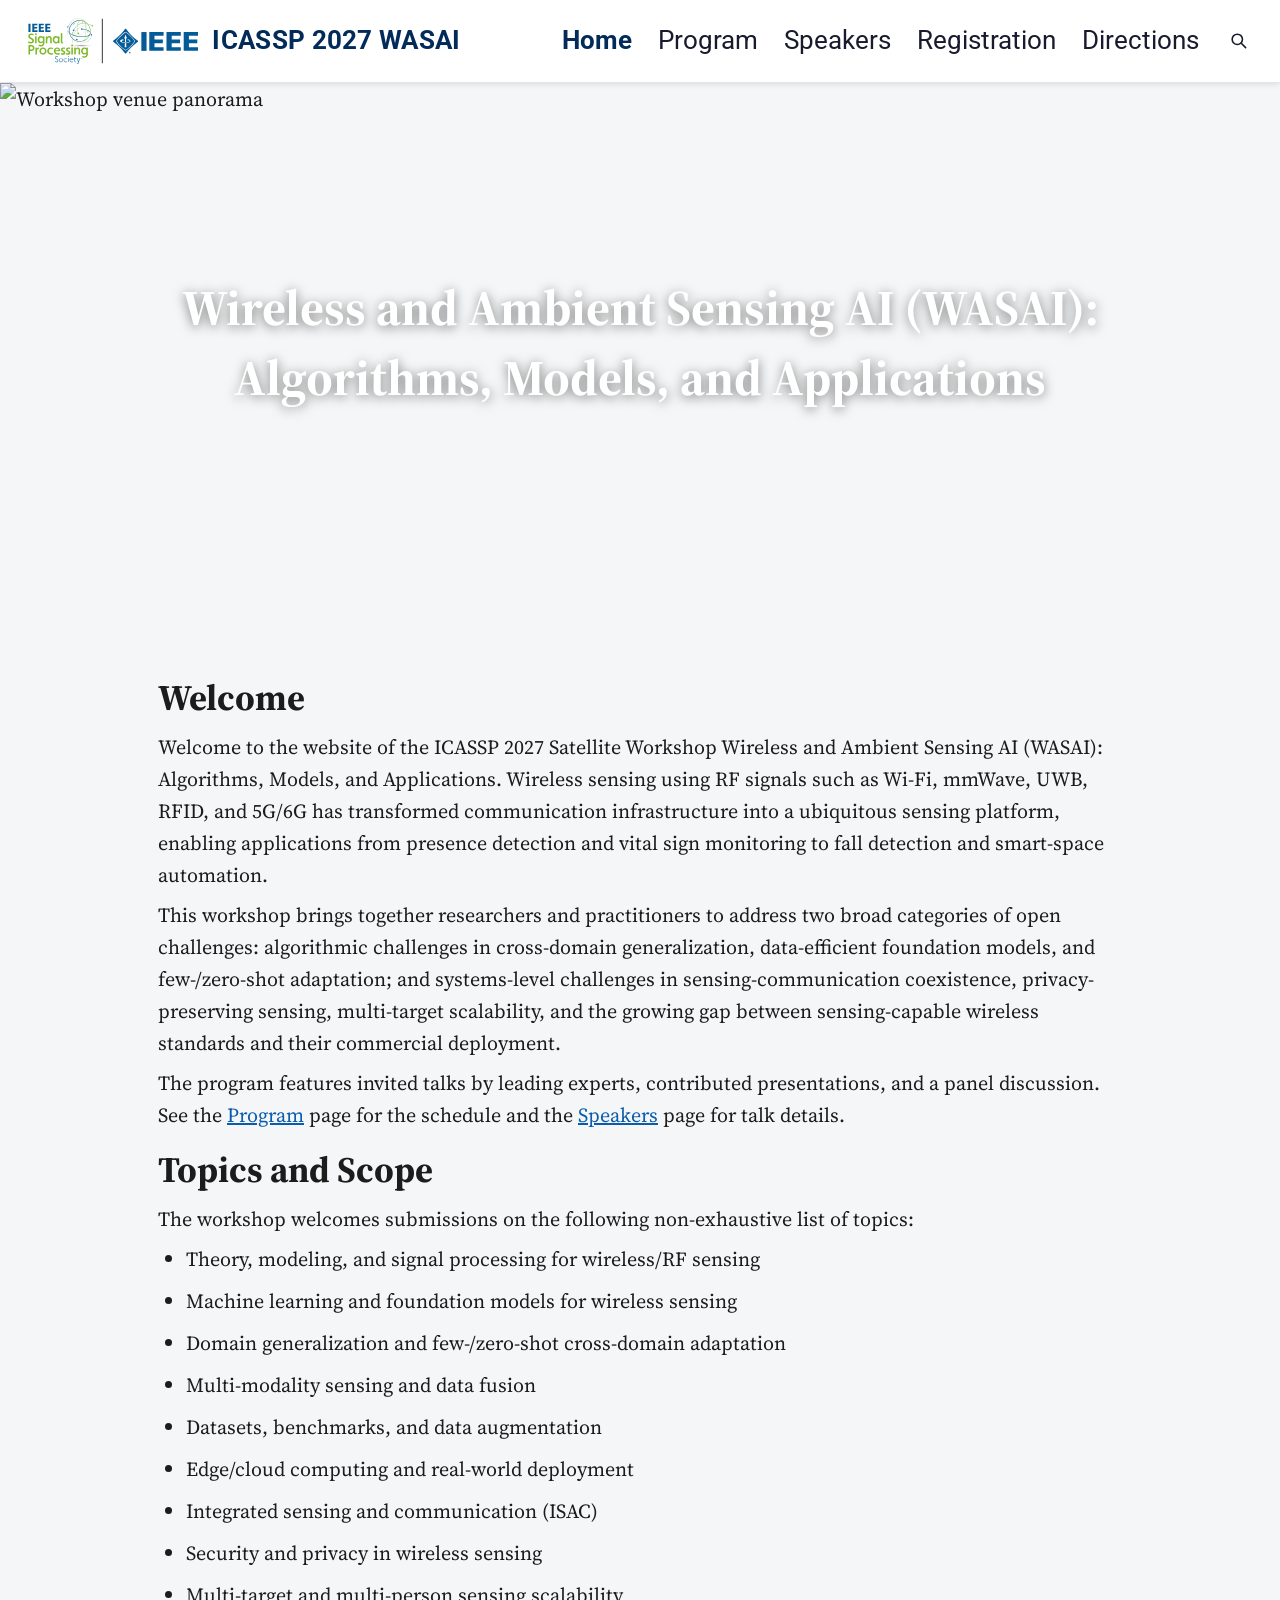
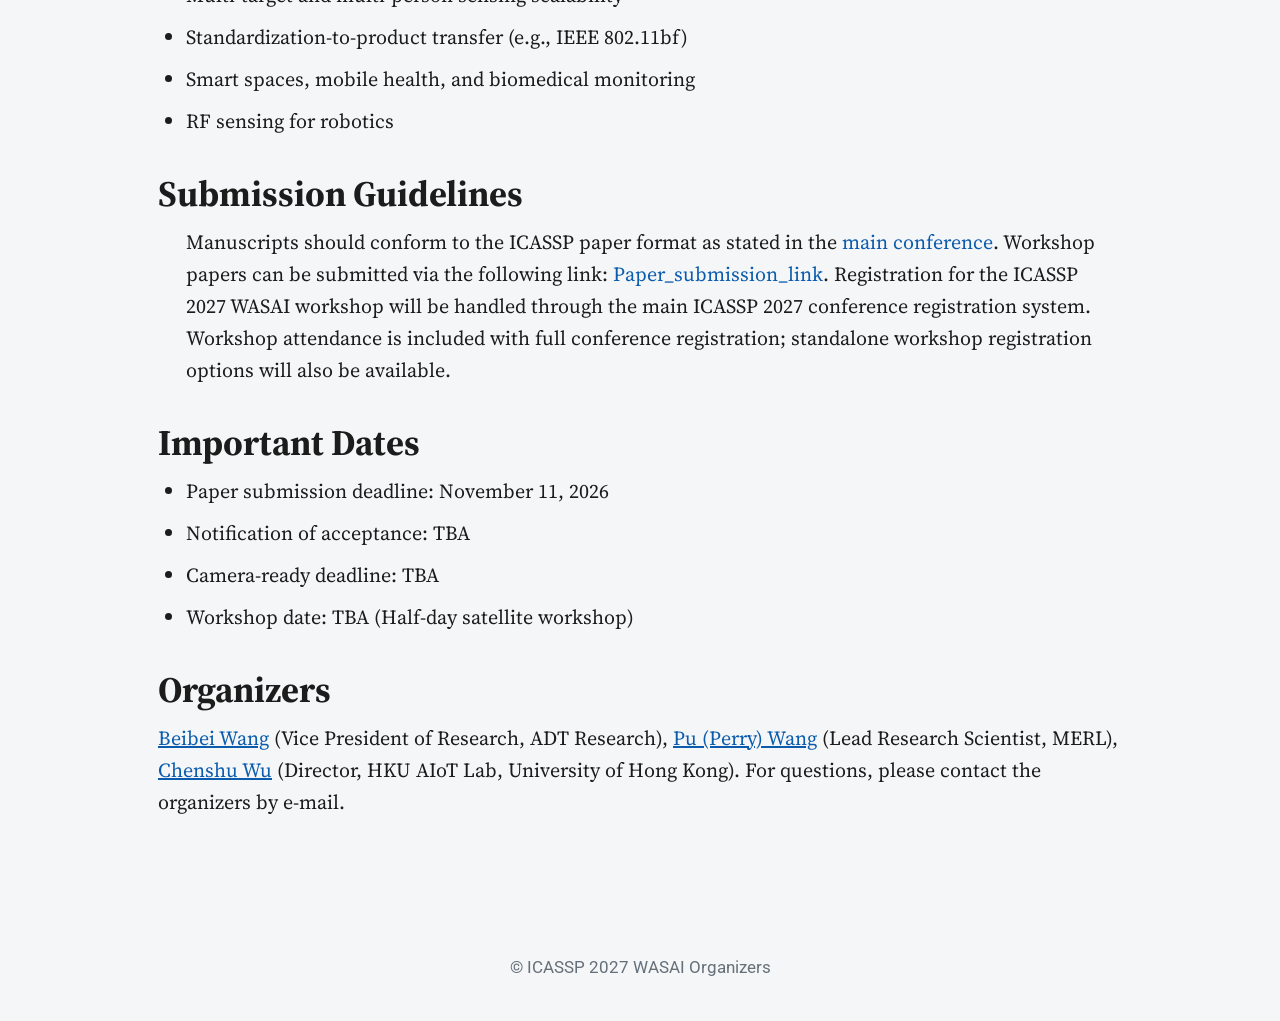
==== index.html @ 511ff389 "Update index.html" ====
<!DOCTYPE html>
<html lang='en'>

<head>
    <meta charset="utf-8"/>
    <base href=".">
    <link rel="shortcut icon" type="image/png" href="assets/favicon.png"/>
    <link rel="stylesheet" type="text/css" media="all" href="assets/main.css"/>
    <meta name="description" content="ICASSP 2027 WASAI — Wireless and Ambient Sensing AI: Algorithms, Models, and Applications">
    <meta name="resource-type" content="document">
    <meta name="distribution" content="global">
    <meta name="KeyWords" content="ICASSP, WASAI, wireless sensing, RF sensing, ISAC, foundation models, deep learning, multi-modal fusion">
    <title>ICASSP 2027 WASAI</title>
</head>

<body>

    <header class="navbar">
        <a class="brand" href=".">
                <img src="assets/sps-ieee-logo.svg" alt="IEEE" class="logo-img">
            <span class="site-title">ICASSP 2027 WASAI</span>
        </a>
        <nav class="nav">
            <button class="menu-toggle" aria-label="Toggle navigation menu" aria-expanded="false">
                <span class="bar"></span>
                <span class="bar"></span>
                <span class="bar"></span>
            </button>
            <div class="nav-links">
                <a class="current" title="Workshop Home Page" href=".">Home</a>
                <a title="Workshop Program" href="program">Program</a>
                <a title="Speakers" href="speakers">Speakers</a>
                <a title="Register for the Workshop" href="registration">Registration</a>
                <a title="Directions to the Workshop" href="directions">Directions</a>
            </div>
            <button class="search-btn" title="Search" aria-label="Search">
                <svg viewBox="0 0 24 24"><circle cx="10.5" cy="10.5" r="6.5"></circle><line x1="15.5" y1="15.5" x2="21" y2="21"></line></svg>
            </button>
        </nav>
    </header>

    <div class="hero">
        <img src="assets/hero.jpg" alt="Workshop venue panorama">
        <div class="hero-title">Wireless and Ambient Sensing AI (WASAI): Algorithms, Models, and Applications</div>
    </div>

    <div class="content">

        <h2>Welcome</h2>
        <p>
            Welcome to the website of the ICASSP 2027 Satellite Workshop
            <em>Wireless and Ambient Sensing AI (WASAI): Algorithms, Models, and Applications</em>.
            Wireless sensing using RF signals such as Wi-Fi, mmWave, UWB, RFID, and 5G/6G has
            transformed communication infrastructure into a ubiquitous sensing platform, enabling
            applications from presence detection and vital sign monitoring to fall detection and
            smart-space automation.
        </p>
        <p>
            This workshop brings together researchers and practitioners to address two broad
            categories of open challenges: <strong>algorithmic challenges</strong> in cross-domain
            generalization, data-efficient foundation models, and few-/zero-shot adaptation;
            and <strong>systems-level challenges</strong> in sensing-communication coexistence,
            privacy-preserving sensing, multi-target scalability, and the growing gap between
            sensing-capable wireless standards and their commercial deployment.
        </p>
        <p>
            The program features invited talks by leading experts, contributed presentations,
            and a panel discussion. See the <a href="program">Program</a> page for the schedule
            and the <a href="speakers">Speakers</a> page for talk details. 
        </p>

        <h2>Topics and Scope</h2>
        <p>The workshop welcomes submissions on the following non-exhaustive list of topics:</p>
        <ul>
            <li>Theory, modeling, and signal processing for wireless/RF sensing</li>
            <li>Machine learning and foundation models for wireless sensing</li>
            <li>Domain generalization and few-/zero-shot cross-domain adaptation</li>
            <li>Multi-modality sensing and data fusion</li>
            <li>Datasets, benchmarks, and data augmentation</li>
            <li>Edge/cloud computing and real-world deployment</li>
            <li>Integrated sensing and communication (ISAC)</li>
            <li>Security and privacy in wireless sensing</li>
            <li>Multi-target and multi-person sensing scalability</li>
            <li>Standardization-to-product transfer (e.g., IEEE 802.11bf)</li>
            <li>Smart spaces, mobile health, and biomedical monitoring</li>
            <li>RF sensing for robotics</li>
        </ul>

        <h2>Submission Guidelines</h2>
        <ul>
            Manuscripts should conform to the ICASSP paper format as stated in the <a href="https://2027.ieeeicassp.org/call-for-satellite-workshops/">main conference</a>. 
            Workshop papers can be submitted via the following link: <a href="https://2026.ieeeicassp.org/satellite-workshops/">Paper_submission_link</a>. 
            Registration for the ICASSP 2027 WASAI workshop will be handled through the main ICASSP 2027 conference registration system. Workshop attendance is included with full conference registration; standalone workshop registration options will also be available.
        </ul>
        
        <h2>Important Dates</h2>
        <ul>
            <li>Paper submission deadline: <b>November 11, 2026</b></li>
            <li>Notification of acceptance: <b>TBA</b></li>
            <li>Camera-ready deadline: <b>TBA</b></li>
            <li>Workshop date: <b>TBA</b> (Half-day satellite workshop)</li>
        </ul>

        <h2>Organizers</h2>
        <p>
            <a href="speakers">Beibei Wang</a> (Vice President of Research, ADT Research),
            <a href="speakers">Pu (Perry) Wang</a> (Lead Research Scientist, MERL),
            <a href="speakers">Chenshu Wu</a> (Director, HKU AIoT Lab, University of Hong Kong).
            For questions, please contact the organizers by e-mail.
        </p>

    </div>

    <footer>
        &copy; ICASSP 2027 WASAI Organizers
    </footer>

    <script src="assets/search.js"></script>

</body>
</html>
---- assets/main.css ----
/* main.css — IEEE-style workshop theme
 *
 * Fonts:  'Source Serif 4',serif  — body / headings / schedule
 *         'Roboto',sans-serif    — navigation bar, footer, UI
 * Colors:
 *   #032b5a            : IEEE blue (logo, current nav, site title)
 *   #0b5cad            : links and hover
 *   #1a1a2e            : dark text (nav links on white bg)
 *   #f5f6f7            : page background
 *   #1c1c1c            : body text
 */

@import url('https://fonts.googleapis.com/css2?family=Roboto:ital,wght@0,400;0,500;0,700;1,400&family=Source+Serif+4:ital,opsz,wght@0,8..60,400..700;1,8..60,400..700&display=swap');

*{
    border:0;
    font:inherit;
    font-size:1em;
    margin:0;
    padding:0;
    vertical-align:baseline;
    box-sizing:border-box;
}

body{
    background-color:#f5f6f7;
    color:#1c1c1c;
    font-family:'Source Serif 4',Georgia,'Times New Roman',serif;
    font-size:20px; /* ---------- Main body size ---------- */
    line-height:1.6;
    text-align:left;
}

a{color:#0b5cad; text-decoration:none;}
a:hover{color:#084a8a; text-decoration:underline;}

/* ---------- top navigation bar (white background) ---------- */
.navbar{
    position:sticky; top:0; z-index:100;
    display:flex; align-items:center; flex-wrap:wrap;
    gap:10px 18px;
    min-height:50px;
    padding:2px 28px;
    background:#ffffff;
    font-family:'Roboto',sans-serif;
    box-shadow:0 1px 6px rgba(0,0,0,.12);
    border-bottom:1px solid #e2e5e9;
}
.brand{display:flex; align-items:center; gap:14px;}
.brand:hover{text-decoration:none;}
.logo-img {display: block; height: 46px; width: auto; margin: 0 auto;}
.site-title{color:#032b5a; font-weight:700; font-size:1.3em; letter-spacing:.3px;}

.nav{margin-left:auto; display:flex; align-items:center; gap:8px 26px; flex-wrap:wrap;}
.nav > a, .nav-links > a, .dropbtn{
    color:#1a1a2e; text-decoration:none; font-size:1.3em;
    background:none; cursor:pointer; padding:18px 0;
}
.nav > a:hover, .nav-links > a:hover, .dropbtn:hover{color:#0b5cad; text-decoration:none;}
.nav > a.current, .nav-links > a.current{color:#032b5a; font-weight:700;}
.caret{font-size:.8em; display:inline-block; margin-left:2px;}

.dropdown{position:relative; display:inline-block;}
.dropdown-content{
    display:none; position:absolute; right:0; top:100%;
    background:#fff; min-width:190px;
    box-shadow:0 6px 16px rgba(0,0,0,.25);
    border-radius:0 0 4px 4px; z-index:110;
}
.dropdown-content a{display:block; padding:10px 18px; color:#0b5cad; font-size:.95em;}
.dropdown-content a:hover{background:#eef6fc; text-decoration:none;}
.dropdown-content a.current{background:#eef6fc; color:#084a8a; font-weight:700;}
.dropdown:hover .dropdown-content{display:block;}

.search-btn{background:none; cursor:pointer; display:flex; align-items:center; padding:4px;}
.search-btn svg{width:19px; height:19px; fill:none; stroke:#1a1a2e; stroke-width:2; stroke-linecap:round;}

/* search box opened by the magnifier button */
.search-box{display:none; position:relative;}
.search-box.open{display:flex; align-items:center;}
.search-box input{
    font-family:'Roboto',sans-serif; font-size:.95em;
    padding:6px 10px; width:190px;
    border:1px solid #d0d5da; border-radius:3px; outline:none;
    background:#f8f9fa;
}
.search-results{
    display:none; position:absolute; top:100%; right:0; margin-top:8px;
    background:#fff; width:300px; max-height:340px; overflow:auto;
    box-shadow:0 6px 16px rgba(0,0,0,.25); border-radius:4px; z-index:120;
}
.search-box input:not(:placeholder-shown) ~ .search-results{display:block;}
.search-results a{display:block; padding:8px 14px; color:#1c1c1c; font-size:.85em;}
.search-results a:hover{background:#eef6fc; text-decoration:none;}
.sr-title{display:block; color:#0b5cad; font-weight:700;}
.sr-snippet{display:block; color:#66707a; font-size:.9em;}
.sr-empty{display:block; padding:10px 14px; color:#66707a; font-size:.85em;}

/* ---------- hamburger menu (mobile) ---------- */
.menu-toggle{
    display:none;
    background:none; border:none; cursor:pointer;
    flex-direction:column; justify-content:center; align-items:center;
    gap:5px; padding:8px; width:40px; height:40px;
}
.menu-toggle .bar{
    display:block; width:24px; height:2.5px;
    background:#1a1a2e; border-radius:1px;
    transition: transform 0.25s ease, opacity 0.25s ease;
}
.menu-toggle[aria-expanded="true"] .bar:nth-child(1){
    transform: translateY(7.5px) rotate(45deg);
}
.menu-toggle[aria-expanded="true"] .bar:nth-child(2){
    opacity:0;
}
.menu-toggle[aria-expanded="true"] .bar:nth-child(3){
    transform: translateY(-7.5px) rotate(-45deg);
}

.nav-links{
    display:flex; align-items:center; gap:8px 26px; flex-wrap:wrap;
}

/* ---------- hero banner ---------- */
.hero{position:relative; overflow:hidden;}
.hero img{display:block; width:100%; height:520px; object-fit:cover;}
.hero-title{
    position:absolute; top:0; left:0; right:0; bottom:0;
    display:flex; align-items:center; justify-content:center;
    text-align:center; padding:0 7%;
    color:#fff; font-weight:700;
    font-size:2.5em; line-height:1.4;
    text-shadow:0 2px 12px rgba(0,0,0,.5);
}
.hero.slim img{height:200px;}
.hero.slim .hero-title{font-size:2.1em; text-shadow:0 1px 8px rgba(0,0,0,.6);}

/* ---------- page content ---------- */
.content{max-width:80%; margin:0 auto; padding:56px 30px 30px;}
.content h2{font-size:1.8em; font-weight:700; margin:0.3em 0 0.1em;}
.content h3, .break{font-size:1.22em; font-weight:700; margin:1.7em 0 1.2em;}
.content p{margin:0 0 0.4em;}
.slot{font-size:1.22em; line-height:1.65; margin:0 0 1.4em;}
.content ul{margin:0 0 1.4em 1.4em;}
.content li{margin:0 0 .5em;}
.content li a, .content p a{text-decoration:underline; text-decoration-color:#0b5cad;}

.speaker-block{margin:0 0 2.6em;}
.speaker-block h3{font-size:1.35em; margin:0 0 .2em;}
.speaker-block .affil{font-style:italic; color:#555; margin:0 0 .8em;}
.speaker-block .talk-title{font-weight:700; margin:0 0 .6em;}

/* embedded frames & images (registration / directions / flyer) */
iframe.registration{display:block; margin:1em auto 2em; width:700px; max-width:100%; height:1400px; border:none;}
iframe.directions{display:block; margin:1em auto 2em; width:800px; max-width:100%; height:400px; border:none;}
img.center{display:block; width:67%; margin:1em auto 2em; border-radius:6px;}
table.flyers{width:100%; border-spacing:20px 0;}
td.flyer{width:50%; text-align:center; vertical-align:top;}
td.flyer img{width:100%; box-shadow:0 2px 10px rgba(0,0,0,.2);}

footer{
    text-align:center; font-size:.85em; color:#66707a;
    font-family:'Roboto',sans-serif;
    padding:30px 16px 40px; margin-top:4em;
}
footer a{color:#0b5cad;}

/* ---------- mobile ---------- */
@media only screen and (max-width: 900px){
    .navbar{padding:8px 16px;}
    .nav{margin-left:0; gap:6px 12px;}
    .menu-toggle{display:flex;}
    .nav-links{
        display:none;
        position:absolute; top:100%; left:0; right:0;
        background:#fff;
        flex-direction:column; align-items:stretch;
        padding:8px 0;
        box-shadow:0 6px 16px rgba(0,0,0,.25);
        border-radius:0 0 6px 6px;
        z-index:110;
        gap:0;
    }
    .nav-links.open{display:flex;}
    .nav-links a{
        color:#0b5cad; font-size:1.1em;
        padding:12px 24px;
        border-bottom:1px solid #e8ecf0;
    }
    .nav-links a:last-child{border-bottom:none;}
    .nav-links a:hover{background:#eef6fc; text-decoration:none;}
    .nav-links a.current{background:#eef6fc; color:#084a8a; font-weight:700;}
    .hero img{height:360px;}
    .hero-title{font-size:1.9em;}
    .hero.slim img{height:150px;}
    .hero.slim .hero-title{font-size:1.4em;}
    .content{padding:36px 18px 20px;}
    .slot{font-size:1.05em;}
}
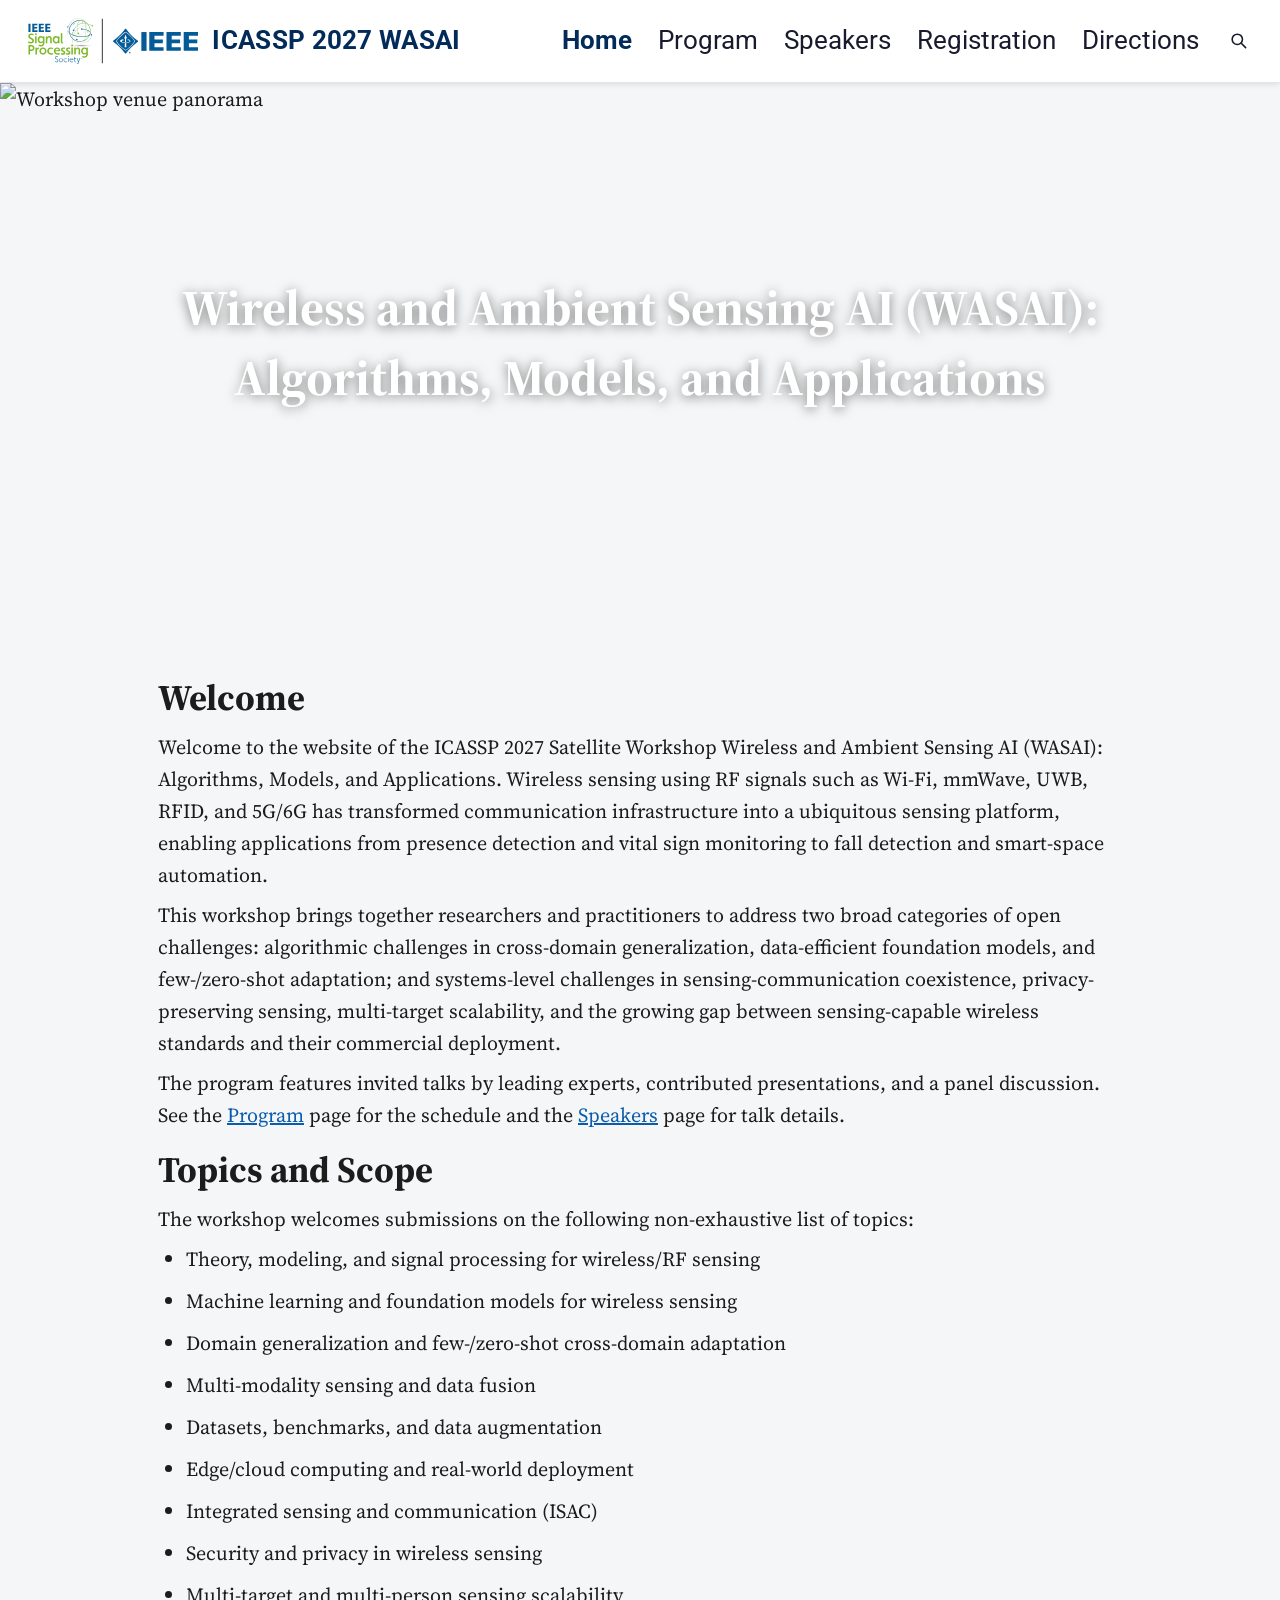
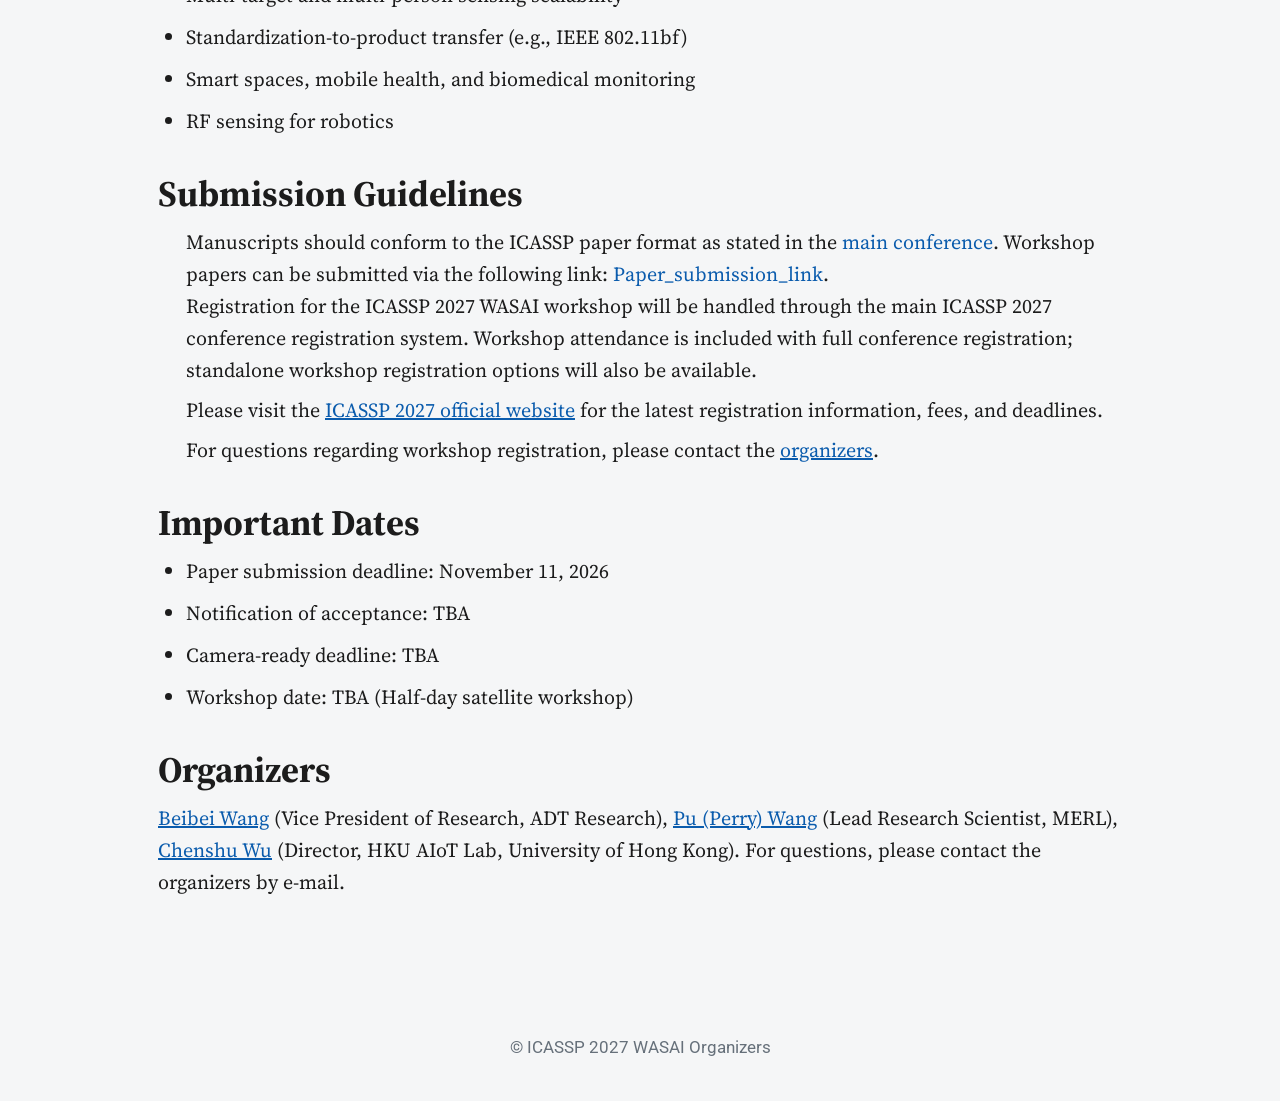
==== commit cfb31b38: "Update index.html" ====
--- a/index.html
+++ b/index.html
@@ -90,7 +90,20 @@
         <ul>
             Manuscripts should conform to the ICASSP paper format as stated in the <a href="https://2027.ieeeicassp.org/call-for-satellite-workshops/">main conference</a>. 
             Workshop papers can be submitted via the following link: <a href="https://2026.ieeeicassp.org/satellite-workshops/">Paper_submission_link</a>. 
-            Registration for the ICASSP 2027 WASAI workshop will be handled through the main ICASSP 2027 conference registration system. Workshop attendance is included with full conference registration; standalone workshop registration options will also be available.
+            <p>
+            Registration for the ICASSP 2027 WASAI workshop will be handled through
+            the main ICASSP 2027 conference registration system. Workshop attendance
+            is included with full conference registration; standalone workshop
+            registration options will also be available.
+            </p>
+            <p>
+            Please visit the <a href="https://2027.ieeeicassp.org/">ICASSP 2027 official website</a>
+            for the latest registration information, fees, and deadlines.
+            </p>
+            <p>
+            For questions regarding workshop registration, please contact the
+            <a href="speakers">organizers</a>.
+            </p>
         </ul>
         
         <h2>Important Dates</h2>
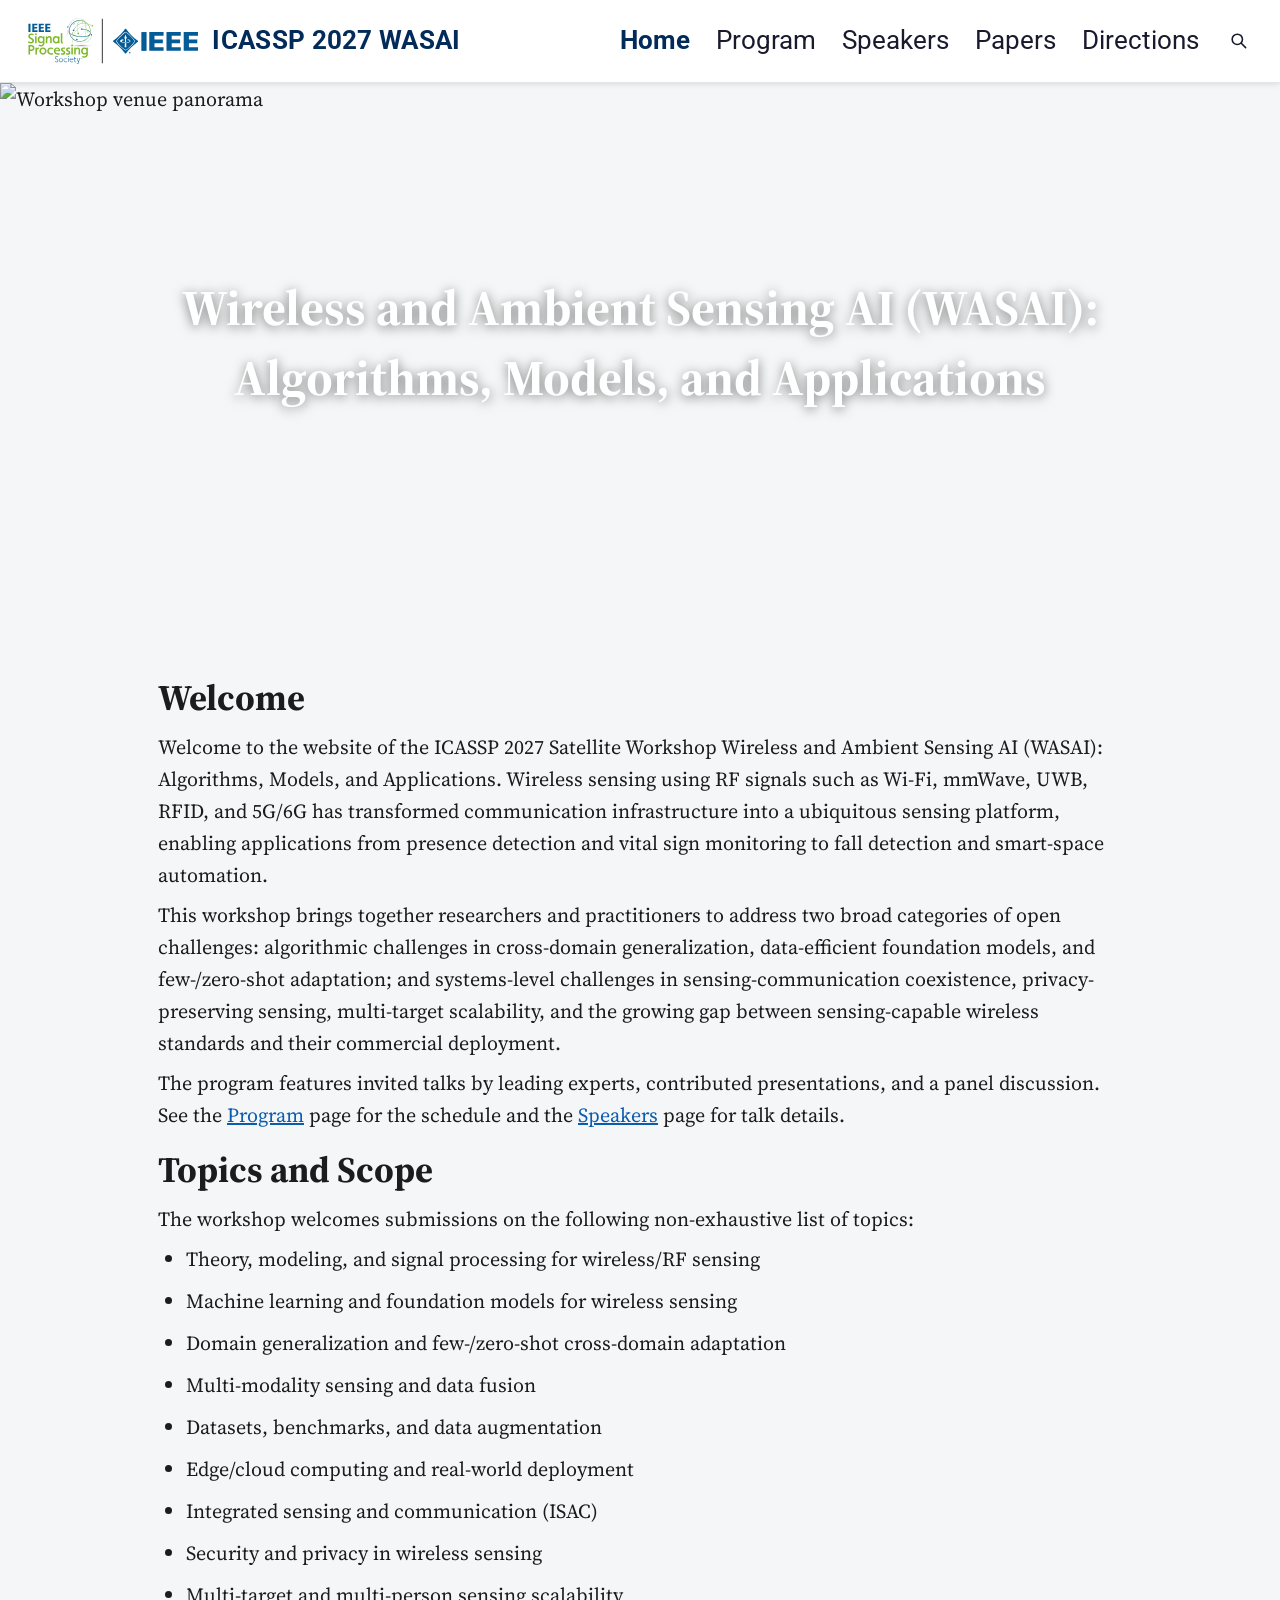
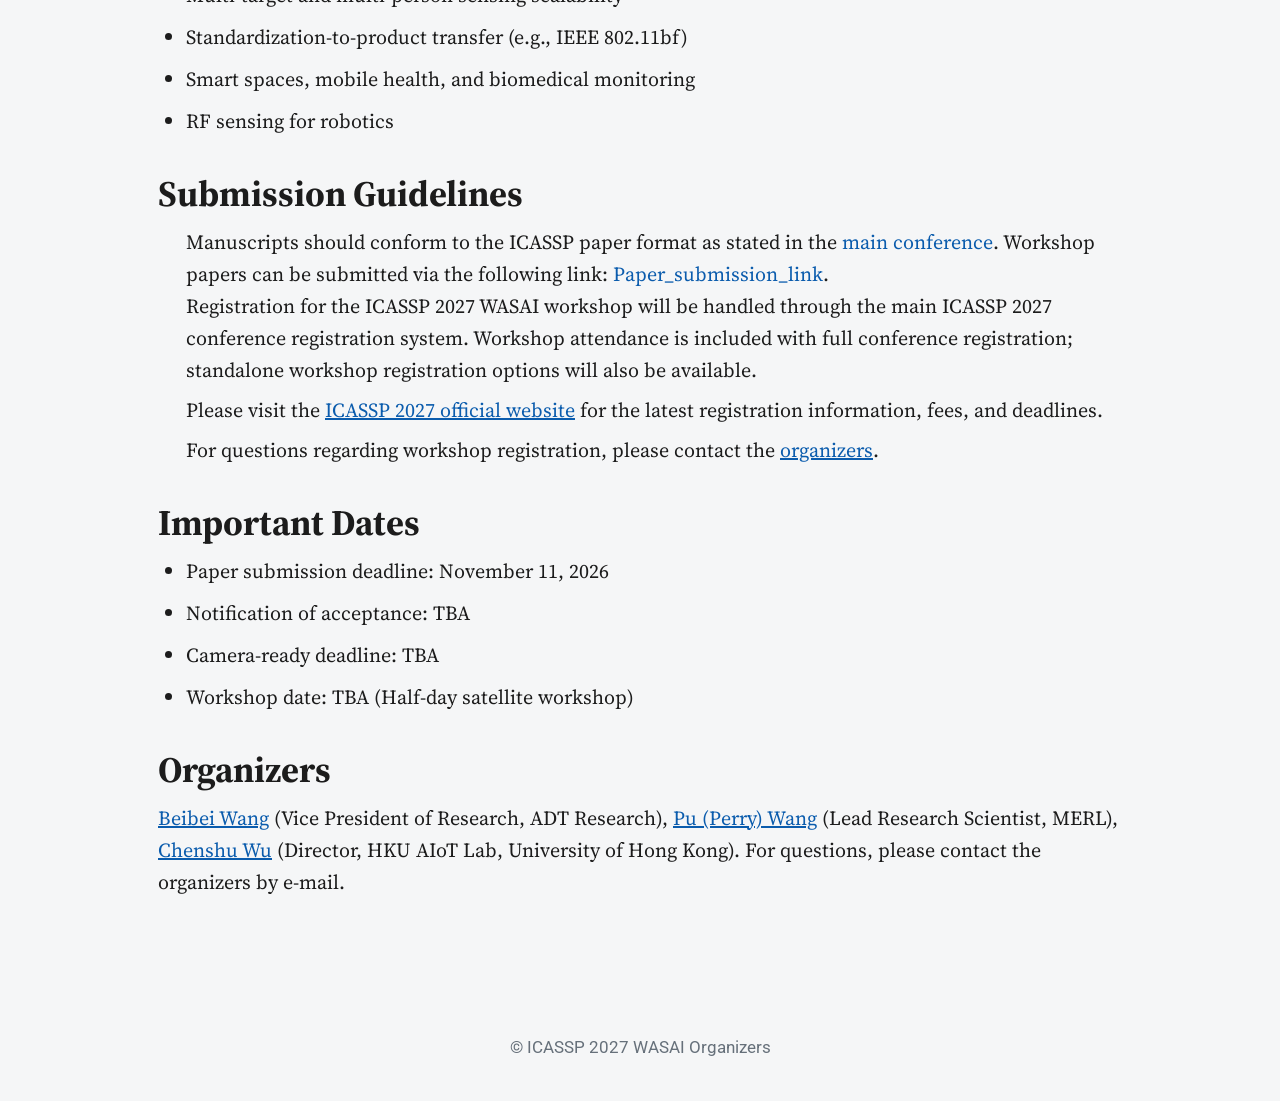
==== commit 506f34cb: "Update index.html" ====
--- a/index.html
+++ b/index.html
@@ -30,7 +30,7 @@
                 <a class="current" title="Workshop Home Page" href=".">Home</a>
                 <a title="Workshop Program" href="program">Program</a>
                 <a title="Speakers" href="speakers">Speakers</a>
-                <a title="Register for the Workshop" href="registration">Registration</a>
+                <a title="Papers and Invited Talks" href="papers">Papers</a>
                 <a title="Directions to the Workshop" href="directions">Directions</a>
             </div>
             <button class="search-btn" title="Search" aria-label="Search">
--- a/assets/main.css
+++ b/assets/main.css
@@ -149,7 +149,38 @@
 .speaker-block{margin:0 0 2.6em;}
 .speaker-block h3{font-size:1.35em; margin:0 0 .2em;}
 .speaker-block .affil{font-style:italic; color:#555; margin:0 0 .8em;}
-.speaker-block .talk-title{font-weight:700; margin:0 0 .6em;}
+.speaker-block .talk-title{font-weight:700; margin:0 0 .6em;} 
+
+/* ---------- paper list (accepted papers) ---------- */
+.paper-list{
+    margin:0 0 2em 1.6em;
+    list-style:disc;
+}
+.paper-list li{
+    margin:0 0 2.2em;
+}
+.paper-list li:last-child{
+    margin-bottom:0;
+}
+.paper-title{
+    font-size:1.15em;
+    font-weight:700;
+    color:#032b5a;
+    margin:0 0 .25em;
+    line-height:1.4;
+}
+.paper-authors{
+    font-style:italic;
+    color:#555;
+    margin:0 0 .7em;
+    font-size:.95em;
+}
+.paper-abstract{
+    margin:0;
+    line-height:1.7;
+    color:#1c1c1c;
+}
+
 
 /* embedded frames & images (registration / directions / flyer) */
 iframe.registration{display:block; margin:1em auto 2em; width:700px; max-width:100%; height:1400px; border:none;}
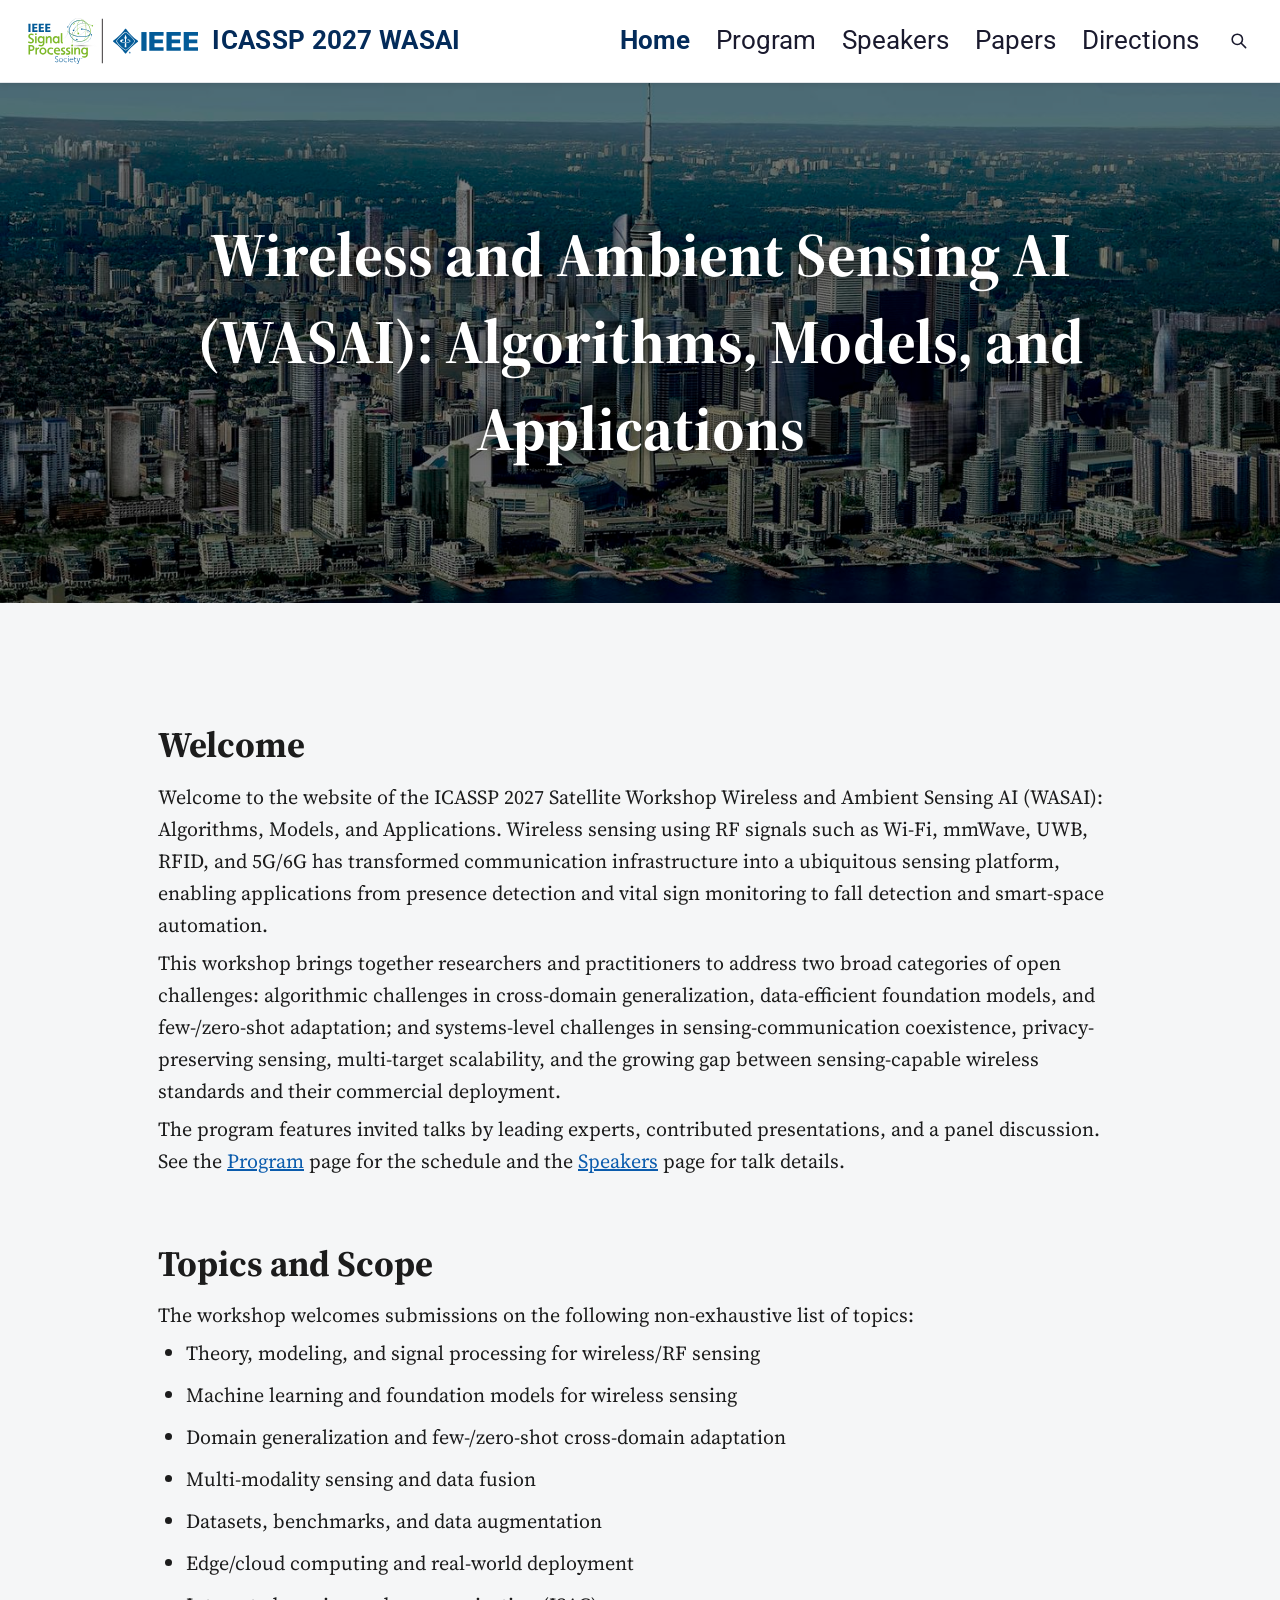
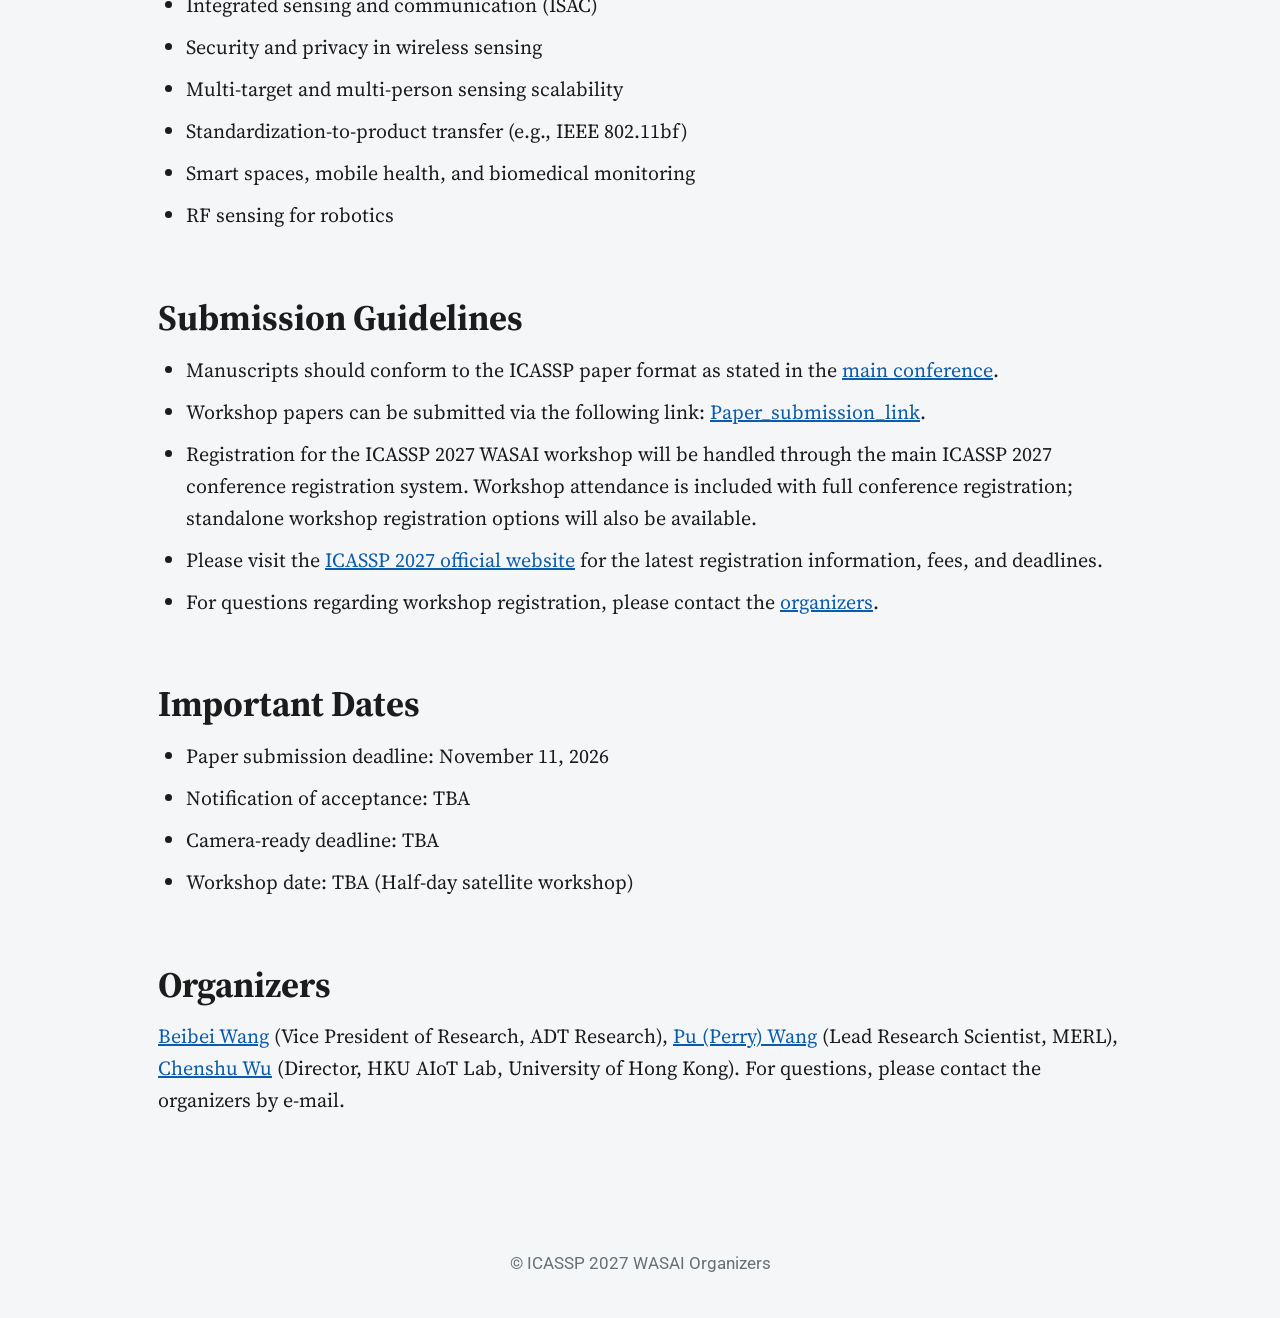
==== commit 767766d6: "Update index.html" ====
--- a/index.html
+++ b/index.html
@@ -88,22 +88,16 @@
 
         <h2>Submission Guidelines</h2>
         <ul>
-            Manuscripts should conform to the ICASSP paper format as stated in the <a href="https://2027.ieeeicassp.org/call-for-satellite-workshops/">main conference</a>. 
-            Workshop papers can be submitted via the following link: <a href="https://2026.ieeeicassp.org/satellite-workshops/">Paper_submission_link</a>. 
-            <p>
-            Registration for the ICASSP 2027 WASAI workshop will be handled through
+            <li>Manuscripts should conform to the ICASSP paper format as stated in the <a href="https://2027.ieeeicassp.org/call-for-satellite-workshops/">main conference</a>. </li>
+            <li>Workshop papers can be submitted via the following link: <a href="https://2026.ieeeicassp.org/satellite-workshops/">Paper_submission_link</a>.  </li>
+            <li>Registration for the ICASSP 2027 WASAI workshop will be handled through
             the main ICASSP 2027 conference registration system. Workshop attendance
             is included with full conference registration; standalone workshop
-            registration options will also be available.
-            </p>
-            <p>
-            Please visit the <a href="https://2027.ieeeicassp.org/">ICASSP 2027 official website</a>
-            for the latest registration information, fees, and deadlines.
-            </p>
-            <p>
-            For questions regarding workshop registration, please contact the
-            <a href="speakers">organizers</a>.
-            </p>
+            registration options will also be available. </li>
+            <li>Please visit the <a href="https://2027.ieeeicassp.org/">ICASSP 2027 official website</a>
+            for the latest registration information, fees, and deadlines.  </li>
+            <li>For questions regarding workshop registration, please contact the
+            <a href="speakers">organizers</a>.  </li>
         </ul>
         
         <h2>Important Dates</h2>
--- a/assets/main.css
+++ b/assets/main.css
@@ -125,31 +125,38 @@
 /* ---------- hero banner ---------- */
 .hero{position:relative; overflow:hidden;}
 .hero img{display:block; width:100%; height:520px; object-fit:cover;}
+.hero::before{
+    content:'';
+    position:absolute; top:0; left:0; right:0; bottom:0;
+    background:rgba(0,0,0,.50);   /* 黑色 45% 透明度，可调 */
+    z-index:1;
+}
 .hero-title{
     position:absolute; top:0; left:0; right:0; bottom:0;
     display:flex; align-items:center; justify-content:center;
     text-align:center; padding:0 7%;
     color:#fff; font-weight:700;
-    font-size:2.5em; line-height:1.4;
+    font-size:3.1em; line-height:1.4;
     text-shadow:0 2px 12px rgba(0,0,0,.5);
+    z-index:2;   /* 确保文字在蒙层之上 */
 }
 .hero.slim img{height:200px;}
 .hero.slim .hero-title{font-size:2.1em; text-shadow:0 1px 8px rgba(0,0,0,.6);}
 
 /* ---------- page content ---------- */
 .content{max-width:80%; margin:0 auto; padding:56px 30px 30px;}
-.content h2{font-size:1.8em; font-weight:700; margin:0.3em 0 0.1em;}
-.content h3, .break{font-size:1.22em; font-weight:700; margin:1.7em 0 1.2em;}
-.content p{margin:0 0 0.4em;}
+.content h2{font-size:1.8em; font-weight:700; margin:1.6em 0 0.2em;}
+.content h3, .break{font-size:1.4em; font-weight:700; margin:0.6em 0 0.1em;}
+.content p{margin:0 0 0.3em;}
 .slot{font-size:1.22em; line-height:1.65; margin:0 0 1.4em;}
 .content ul{margin:0 0 1.4em 1.4em;}
 .content li{margin:0 0 .5em;}
 .content li a, .content p a{text-decoration:underline; text-decoration-color:#0b5cad;}
 
-.speaker-block{margin:0 0 2.6em;}
-.speaker-block h3{font-size:1.35em; margin:0 0 .2em;}
-.speaker-block .affil{font-style:italic; color:#555; margin:0 0 .8em;}
-.speaker-block .talk-title{font-weight:700; margin:0 0 .6em;} 
+.speaker-block{margin:0 0 0.8em;padding-left:0.3em;} /* 新增：内容整体向右缩进 2em */
+.speaker-block h3{font-size:1.35em; margin:0 0 .1em;}
+.speaker-block .affil{font-style:italic; color:#555; margin:0 0 .1em;}
+.speaker-block .talk-title{font-weight:700; margin:0 0 .1em;} 
 
 /* ---------- paper list (accepted papers) ---------- */
 .paper-list{
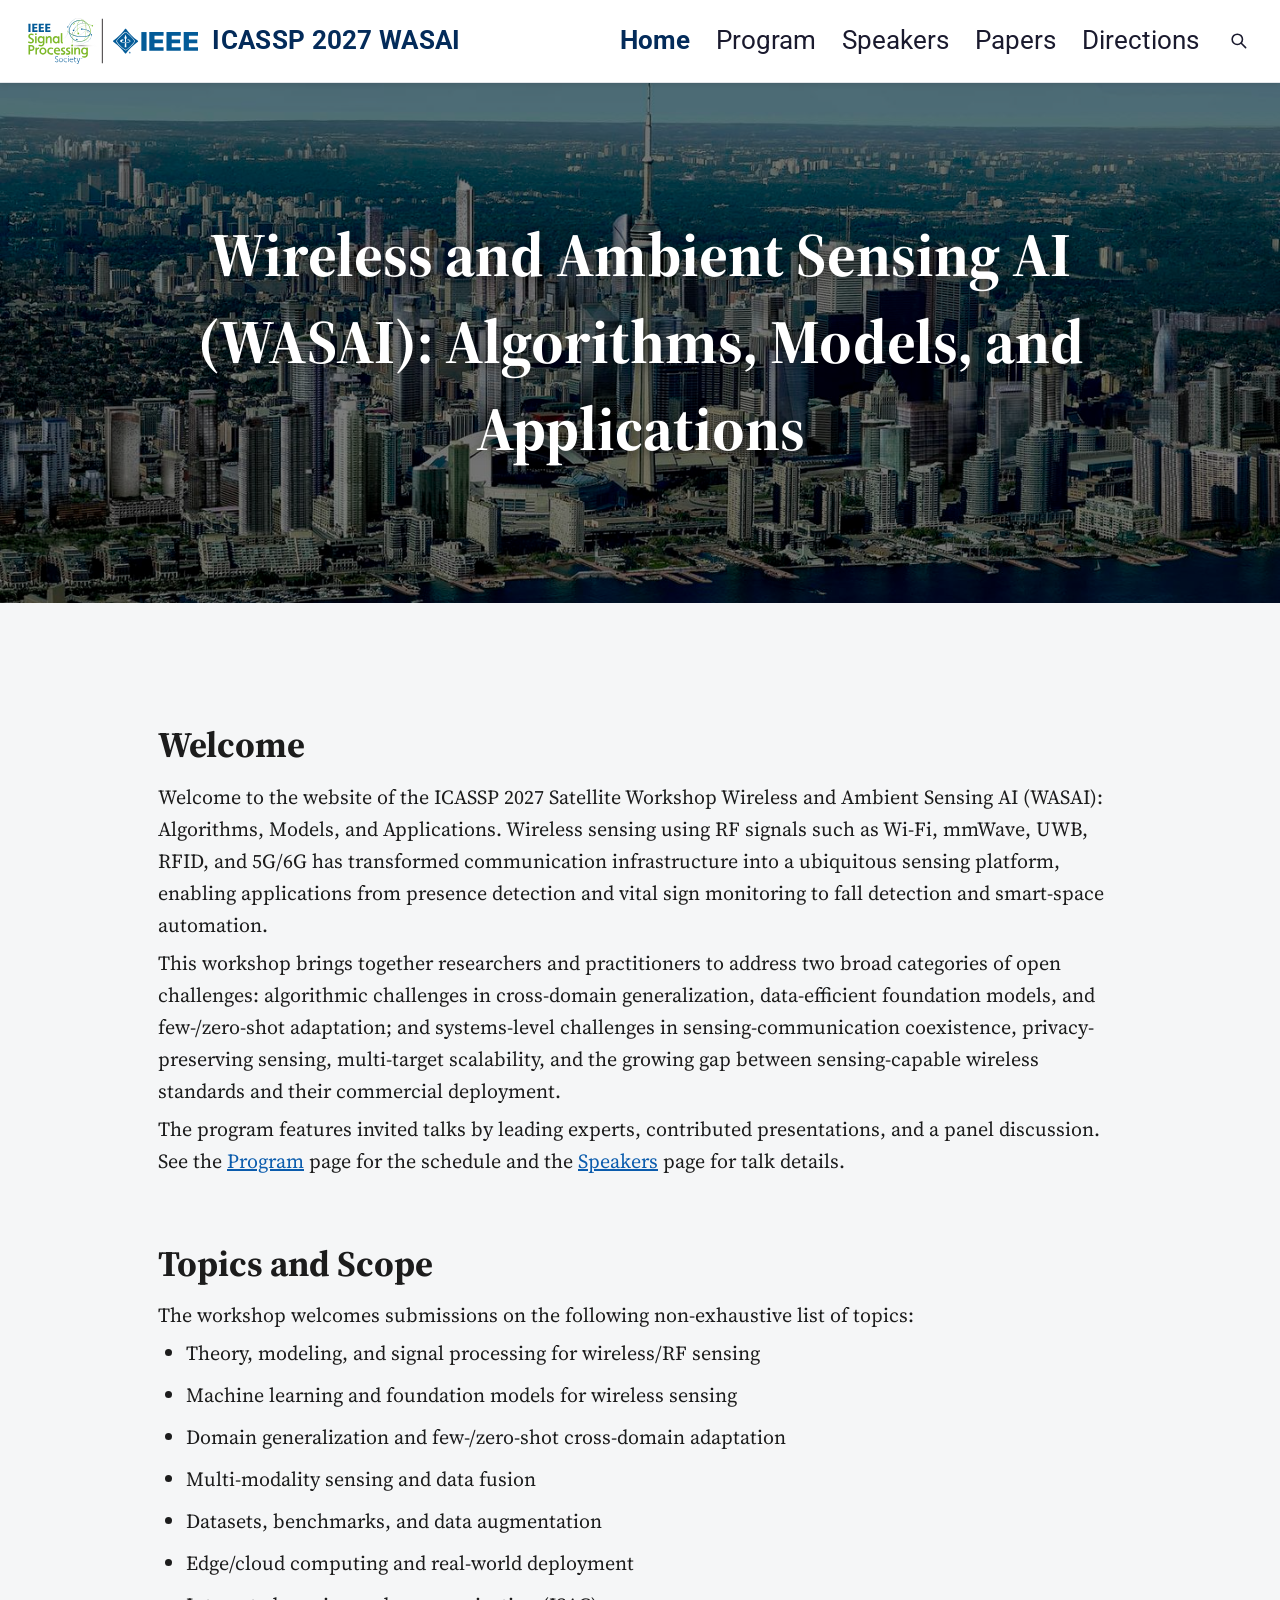
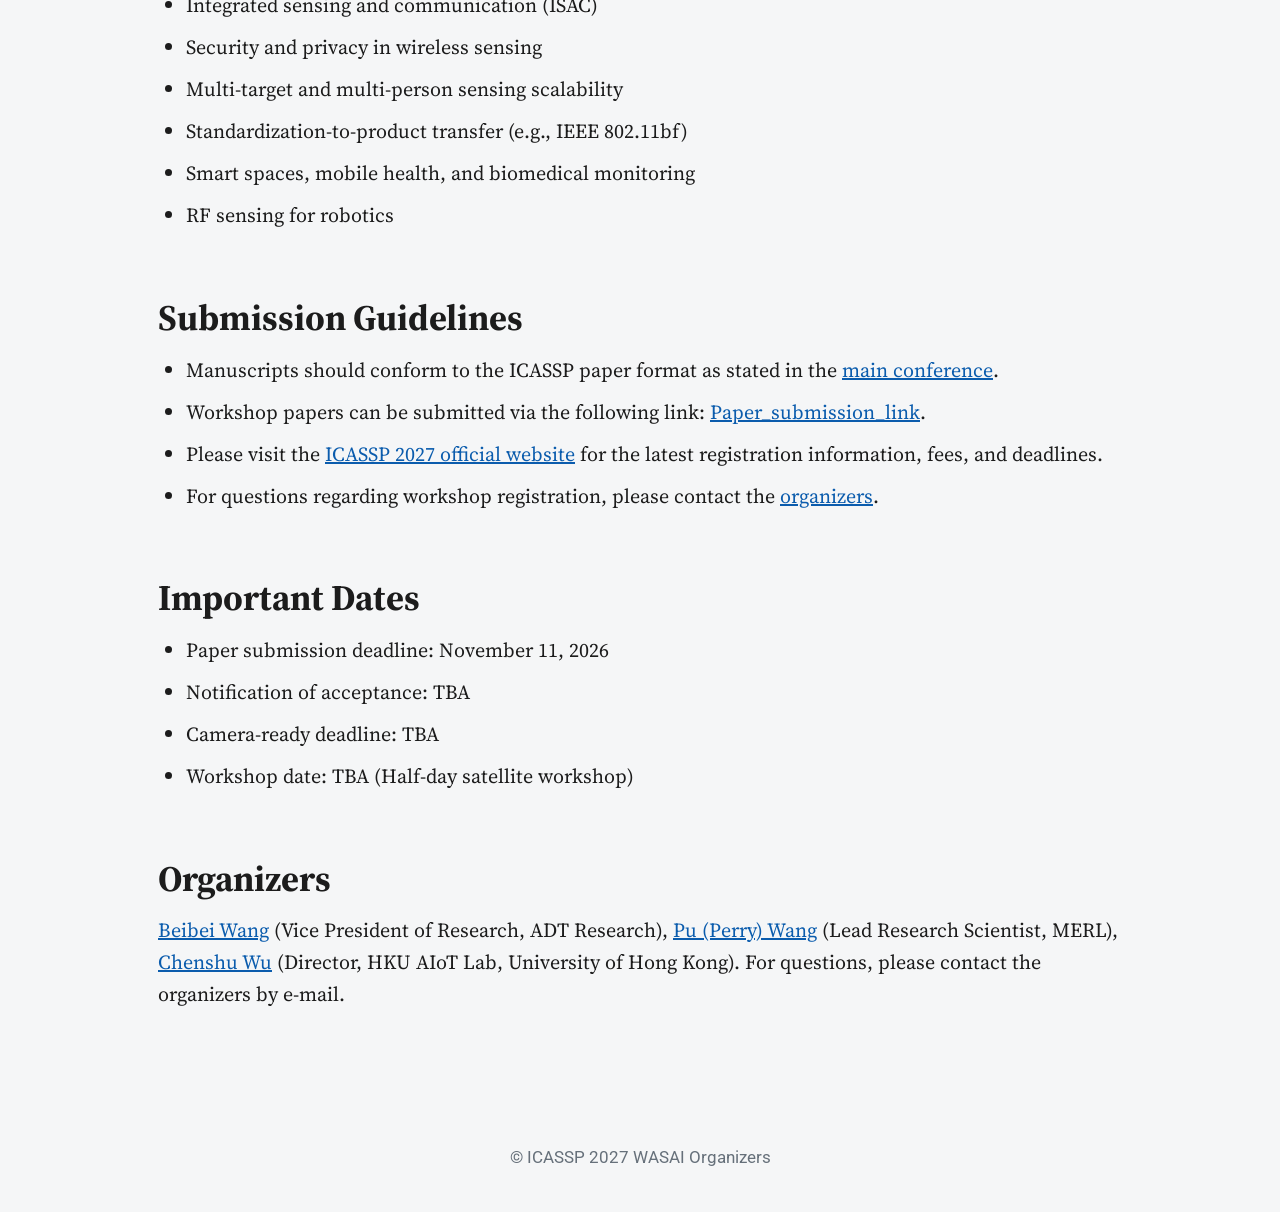
==== commit e12b9d06: "Update index.html" ====
--- a/index.html
+++ b/index.html
@@ -90,10 +90,6 @@
         <ul>
             <li>Manuscripts should conform to the ICASSP paper format as stated in the <a href="https://2027.ieeeicassp.org/call-for-satellite-workshops/">main conference</a>. </li>
             <li>Workshop papers can be submitted via the following link: <a href="https://2026.ieeeicassp.org/satellite-workshops/">Paper_submission_link</a>.  </li>
-            <li>Registration for the ICASSP 2027 WASAI workshop will be handled through
-            the main ICASSP 2027 conference registration system. Workshop attendance
-            is included with full conference registration; standalone workshop
-            registration options will also be available. </li>
             <li>Please visit the <a href="https://2027.ieeeicassp.org/">ICASSP 2027 official website</a>
             for the latest registration information, fees, and deadlines.  </li>
             <li>For questions regarding workshop registration, please contact the
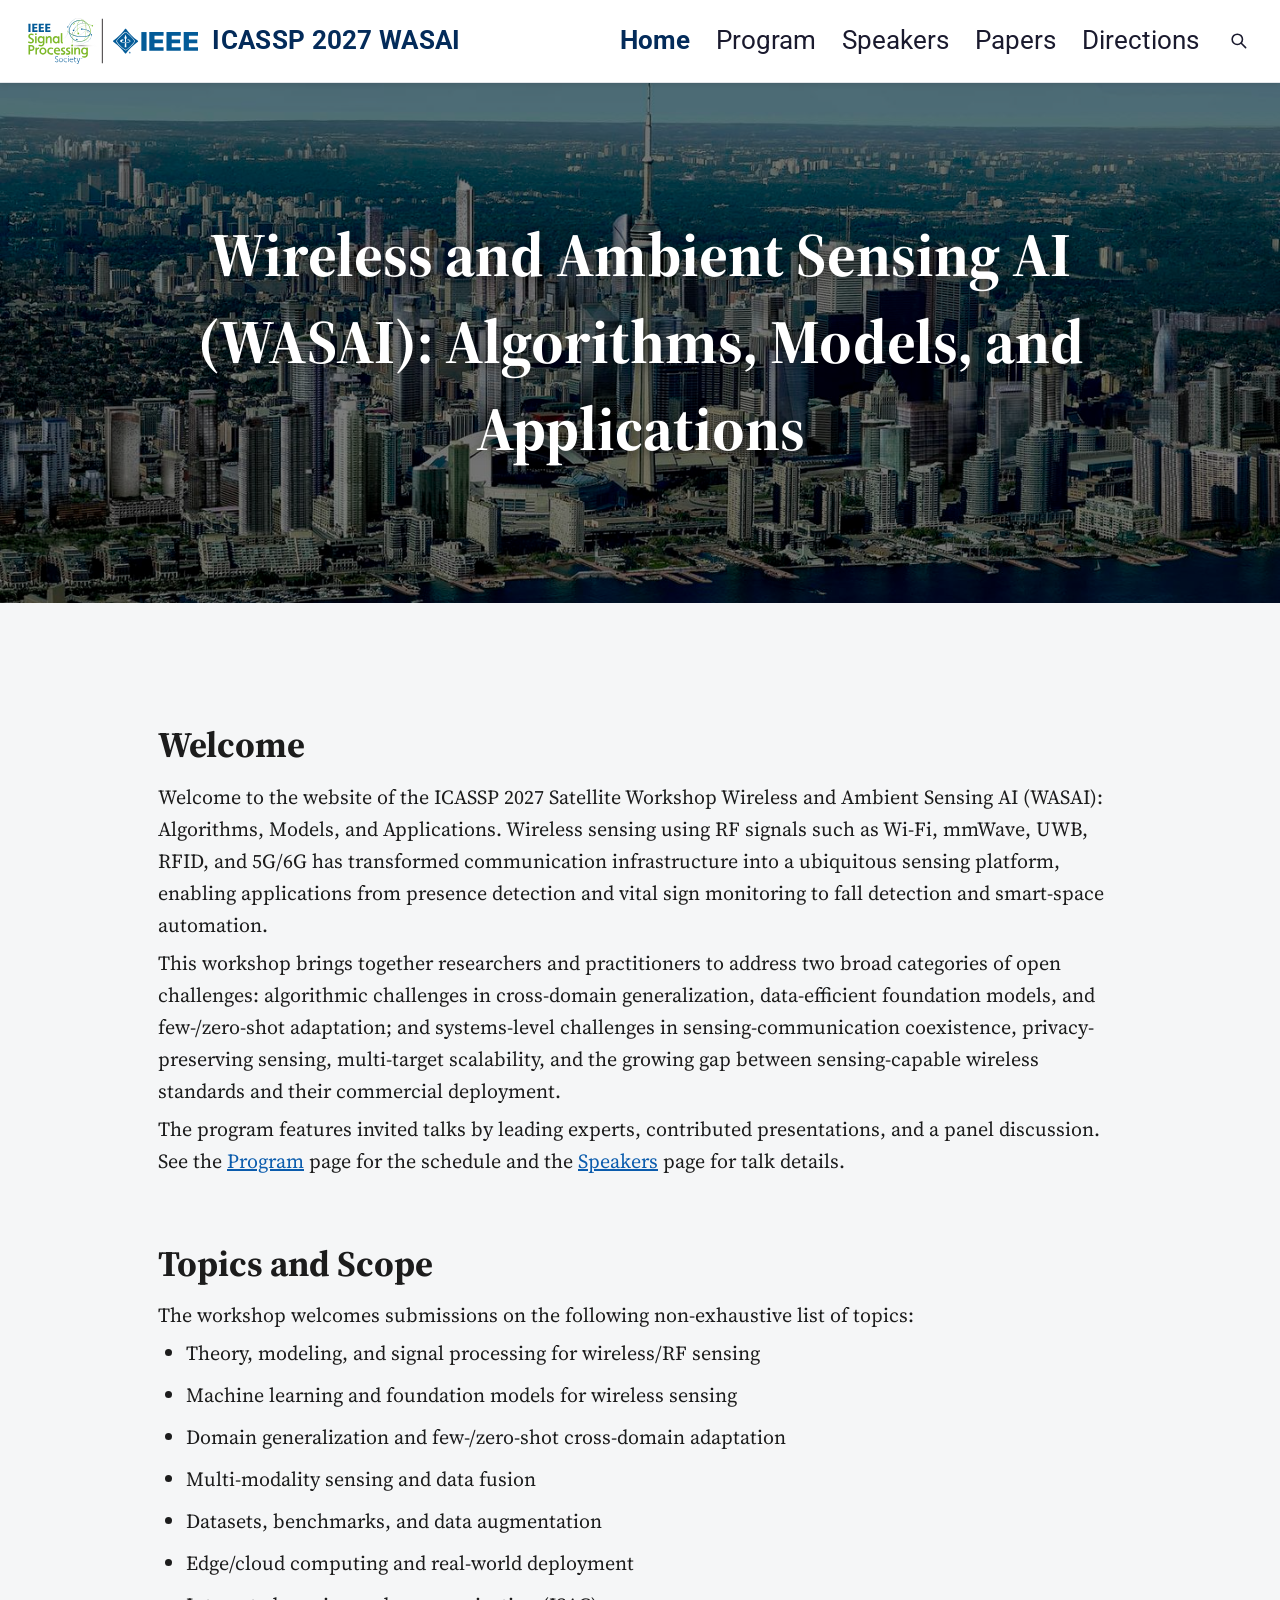
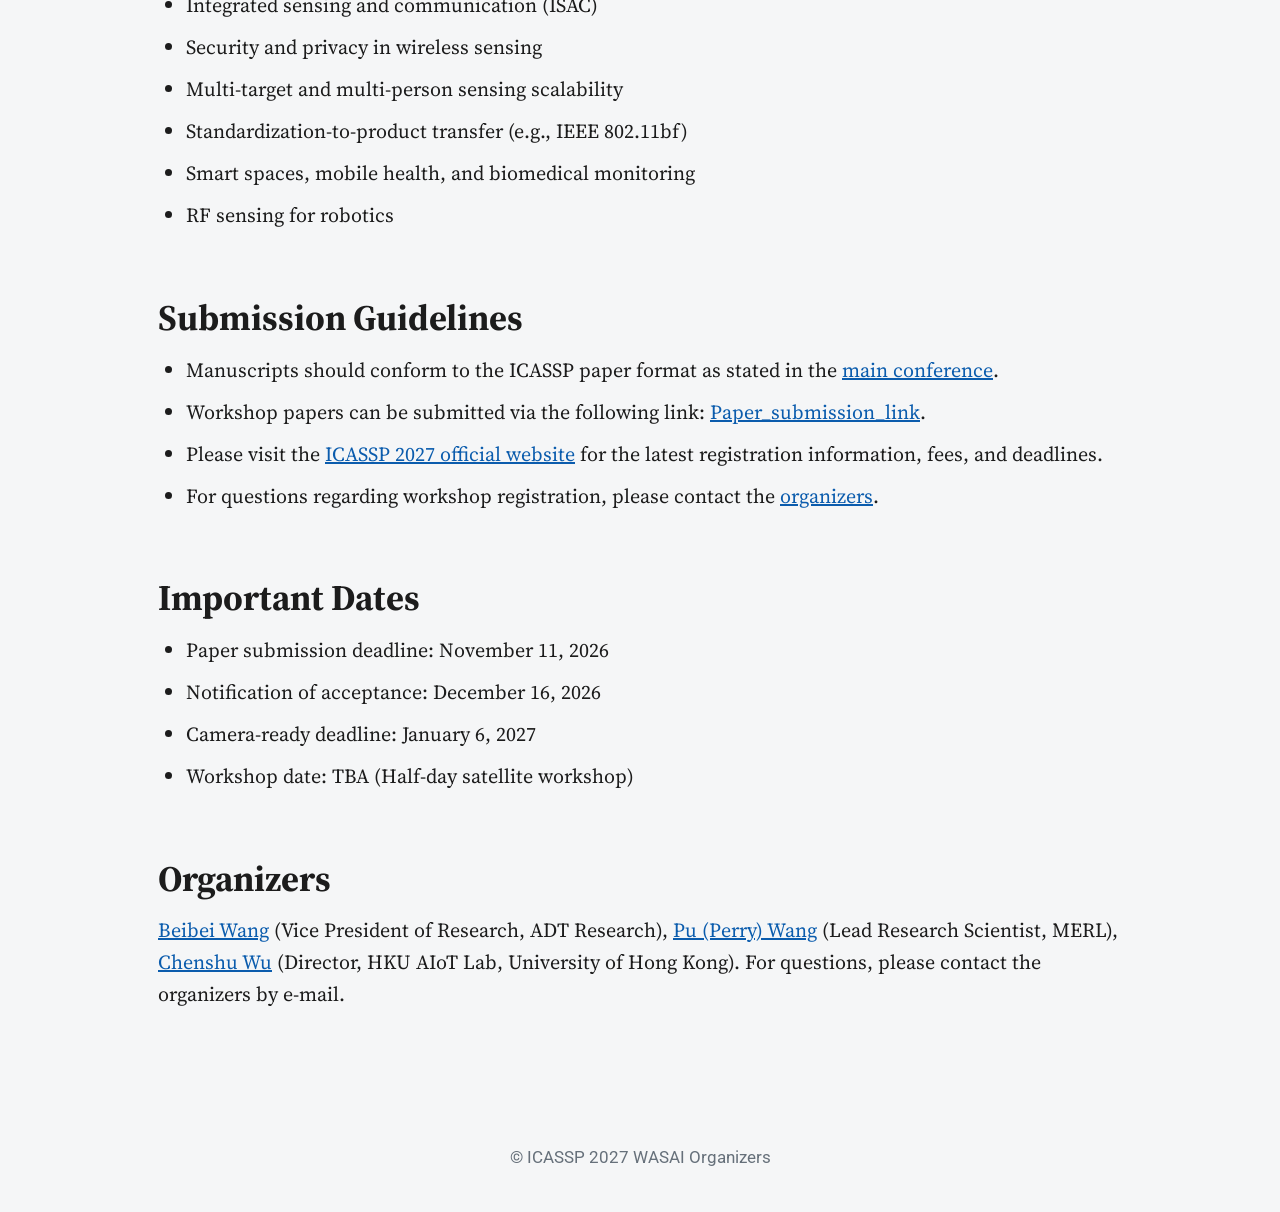
==== commit b9c44dc4: "Update index.html" ====
--- a/index.html
+++ b/index.html
@@ -99,8 +99,8 @@
         <h2>Important Dates</h2>
         <ul>
             <li>Paper submission deadline: <b>November 11, 2026</b></li>
-            <li>Notification of acceptance: <b>TBA</b></li>
-            <li>Camera-ready deadline: <b>TBA</b></li>
+            <li>Notification of acceptance: <b>December 16, 2026</b></li>
+            <li>Camera-ready deadline: <b>January 6, 2027</b></li>
             <li>Workshop date: <b>TBA</b> (Half-day satellite workshop)</li>
         </ul>
 
--- a/assets/main.css
+++ b/assets/main.css
@@ -205,7 +205,7 @@
 footer a{color:#0b5cad;}
 
 /* ---------- mobile ---------- */
-@media only screen and (max-width: 900px){
+@media only screen and (max-width: 1200px){
     .navbar{padding:8px 16px;}
     .nav{margin-left:0; gap:6px 12px;}
     .menu-toggle{display:flex;}
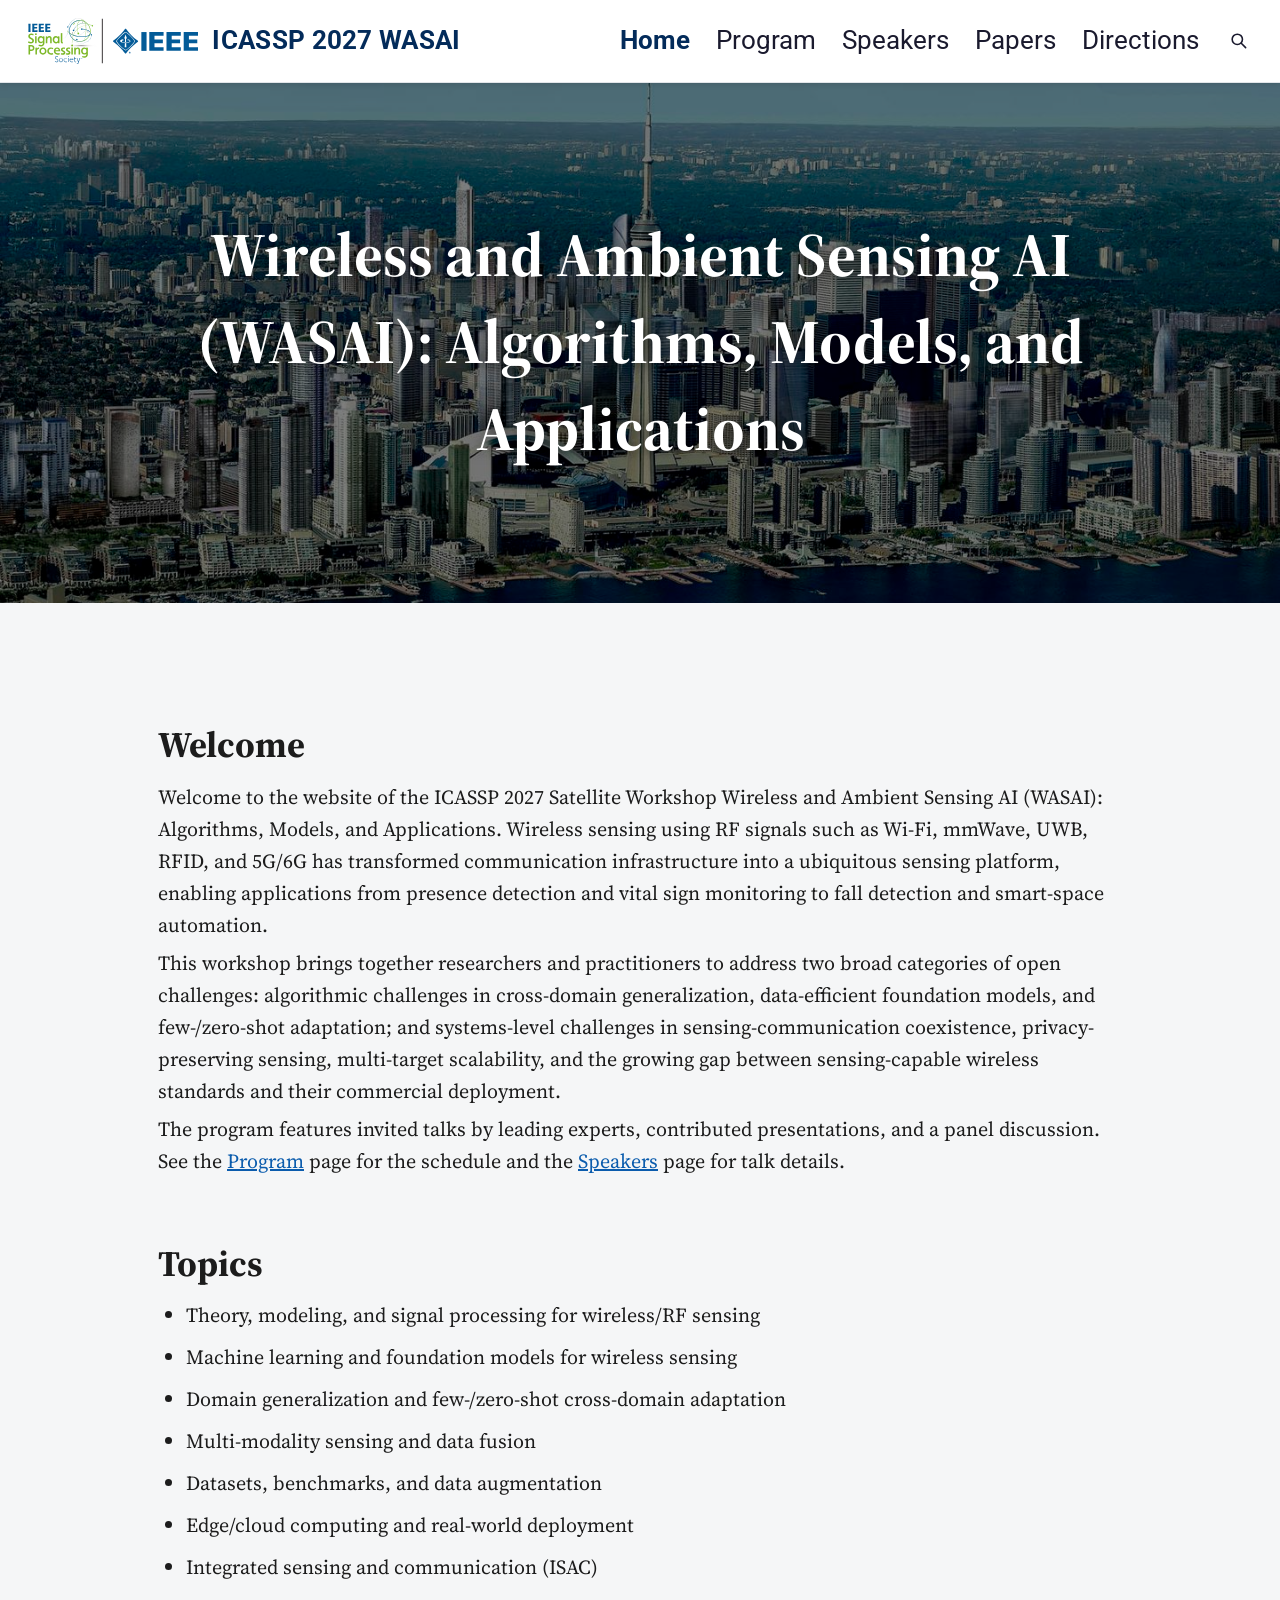
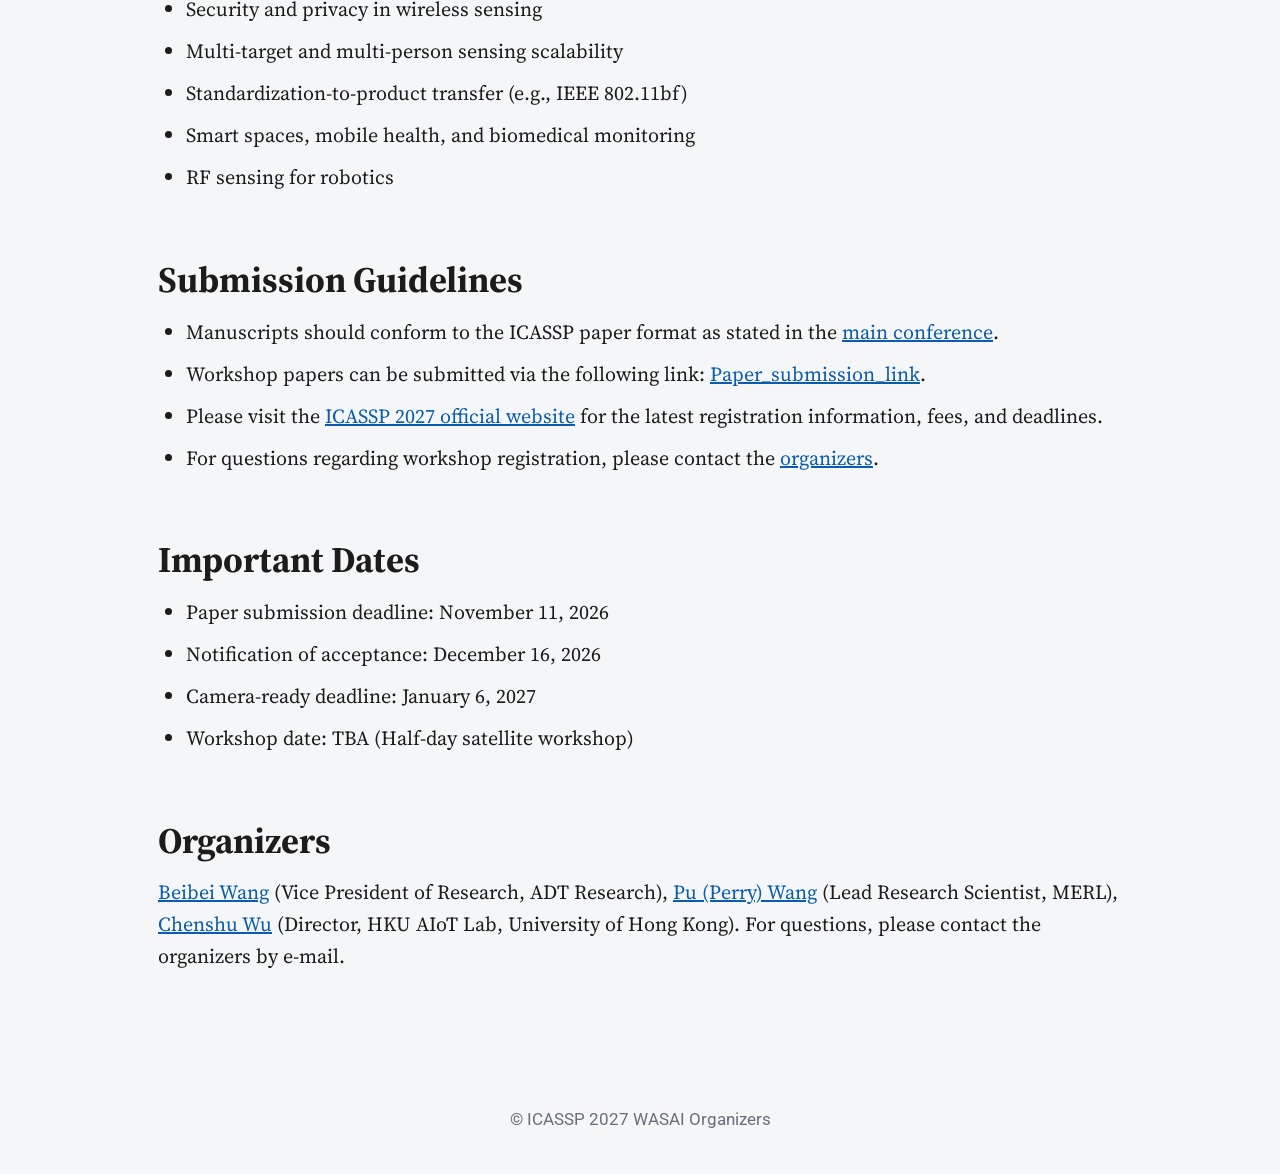
==== commit feeaaa60: "Update index.html" ====
--- a/index.html
+++ b/index.html
@@ -69,8 +69,7 @@
             and the <a href="speakers">Speakers</a> page for talk details. 
         </p>
 
-        <h2>Topics and Scope</h2>
-        <p>The workshop welcomes submissions on the following non-exhaustive list of topics:</p>
+        <h2>Topics</h2>
         <ul>
             <li>Theory, modeling, and signal processing for wireless/RF sensing</li>
             <li>Machine learning and foundation models for wireless sensing</li>
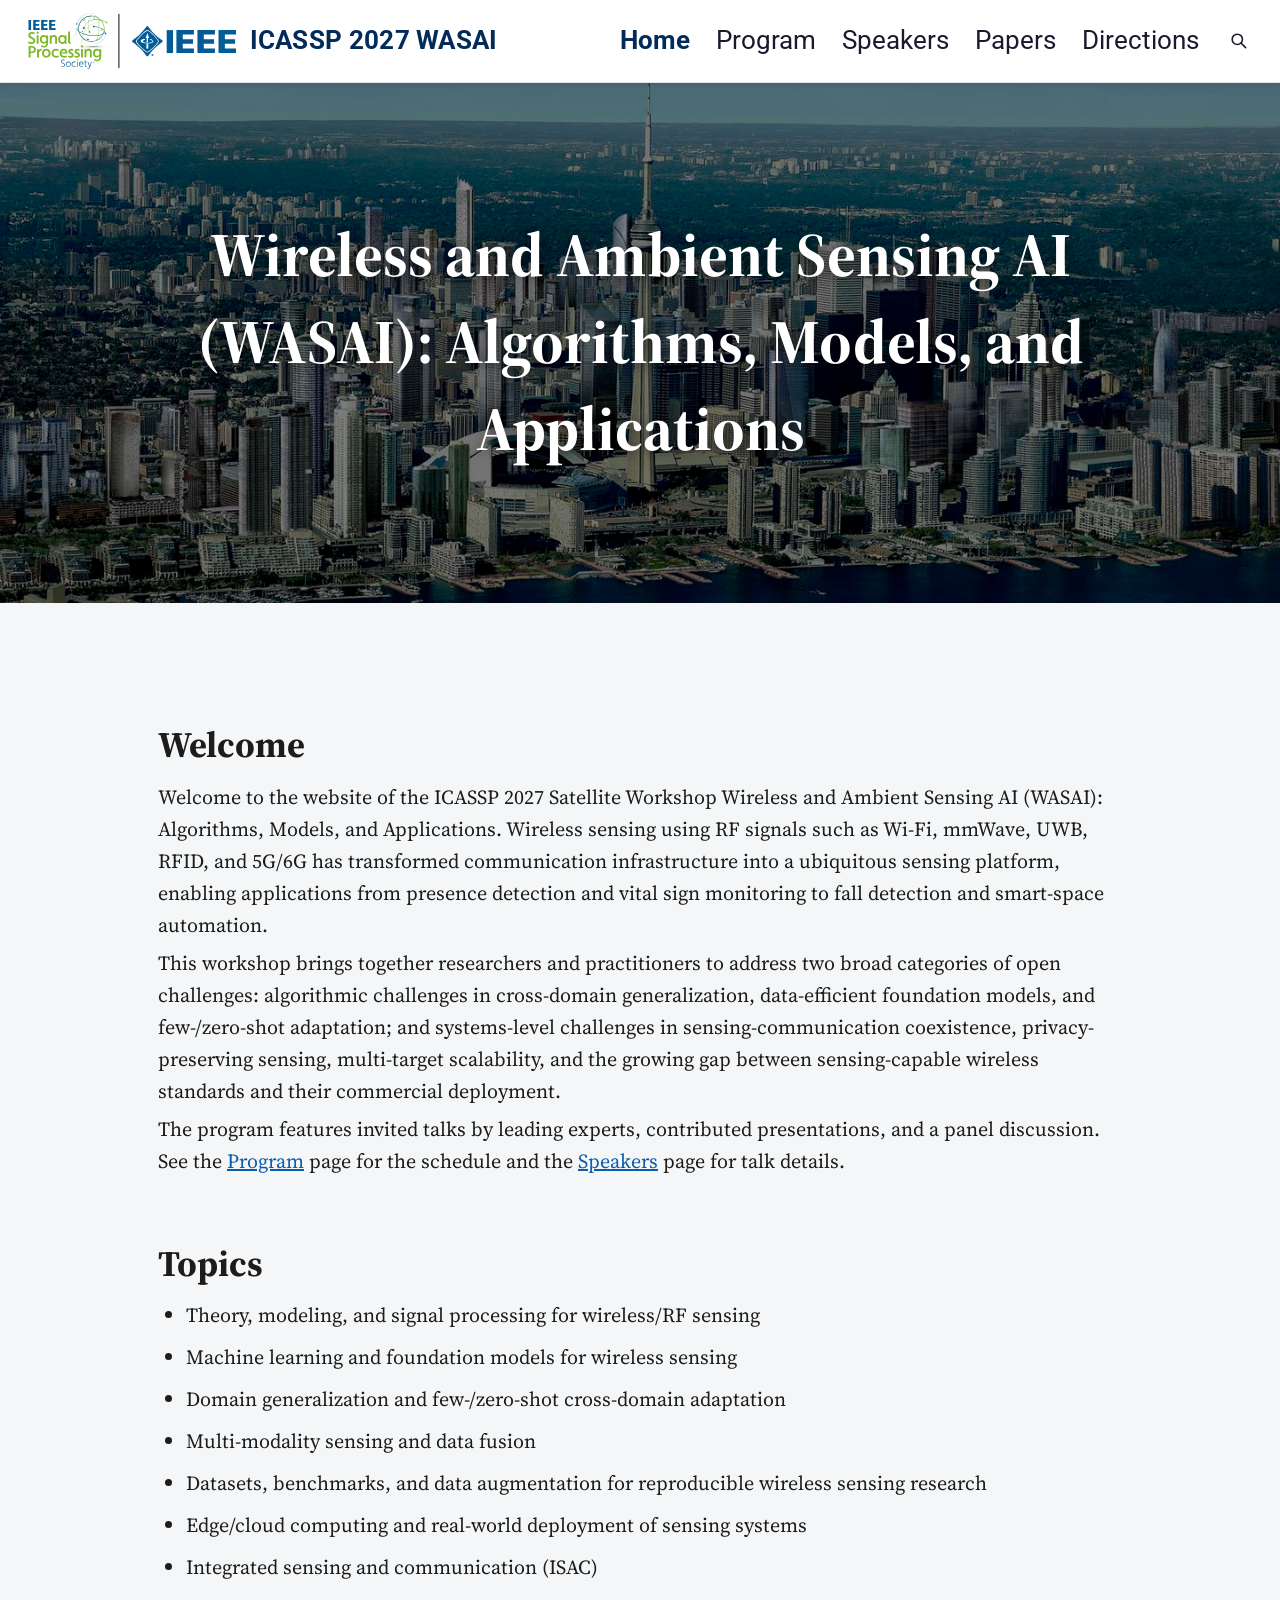
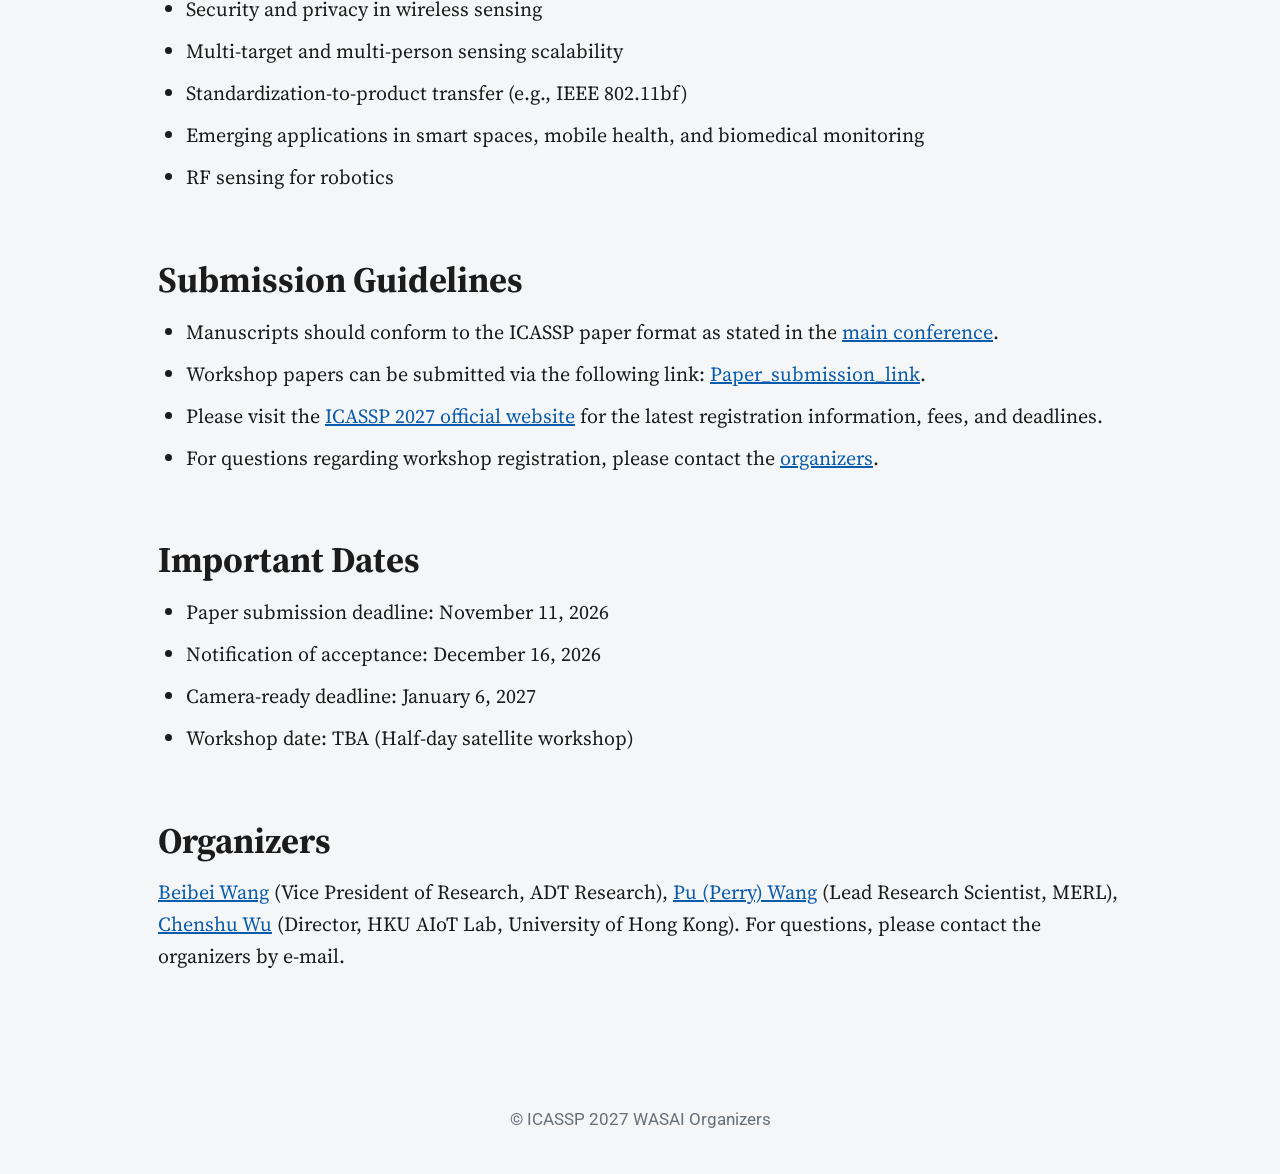
==== commit 4615bd7c: "Update index.html" ====
--- a/index.html
+++ b/index.html
@@ -75,13 +75,13 @@
             <li>Machine learning and foundation models for wireless sensing</li>
             <li>Domain generalization and few-/zero-shot cross-domain adaptation</li>
             <li>Multi-modality sensing and data fusion</li>
-            <li>Datasets, benchmarks, and data augmentation</li>
-            <li>Edge/cloud computing and real-world deployment</li>
+            <li>Datasets, benchmarks, and data augmentation for reproducible wireless sensing research</li>
+            <li>Edge/cloud computing and real-world deployment of sensing systems</li>
             <li>Integrated sensing and communication (ISAC)</li>
             <li>Security and privacy in wireless sensing</li>
             <li>Multi-target and multi-person sensing scalability</li>
             <li>Standardization-to-product transfer (e.g., IEEE 802.11bf)</li>
-            <li>Smart spaces, mobile health, and biomedical monitoring</li>
+            <li>Emerging applications in smart spaces, mobile health, and biomedical monitoring</li>
             <li>RF sensing for robotics</li>
         </ul>
 
--- a/assets/main.css
+++ b/assets/main.css
@@ -48,7 +48,7 @@
 }
 .brand{display:flex; align-items:center; gap:14px;}
 .brand:hover{text-decoration:none;}
-.logo-img {display: block; height: 46px; width: auto; margin: 0 auto;}
+.logo-img {display: block; height: 56px; width: auto; margin: 0 auto;}
 .site-title{color:#032b5a; font-weight:700; font-size:1.3em; letter-spacing:.3px;}
 
 .nav{margin-left:auto; display:flex; align-items:center; gap:8px 26px; flex-wrap:wrap;}
